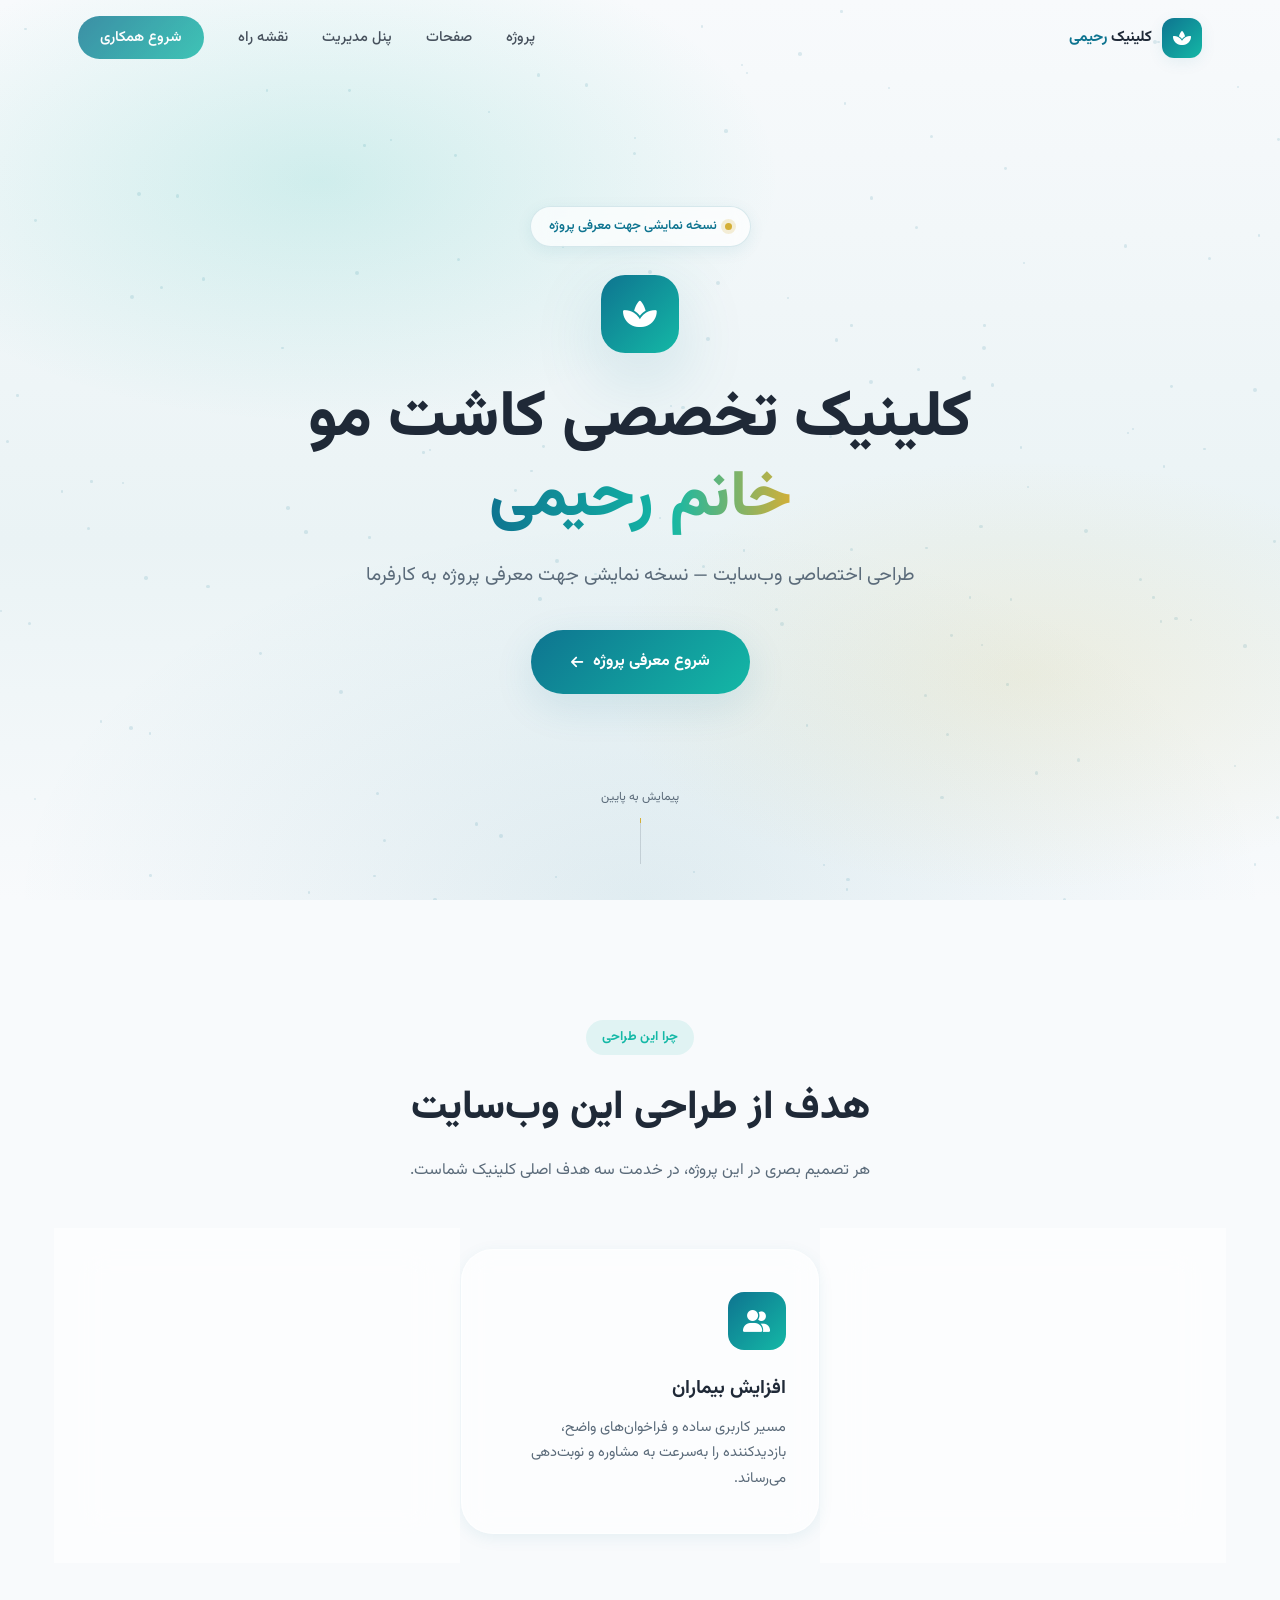
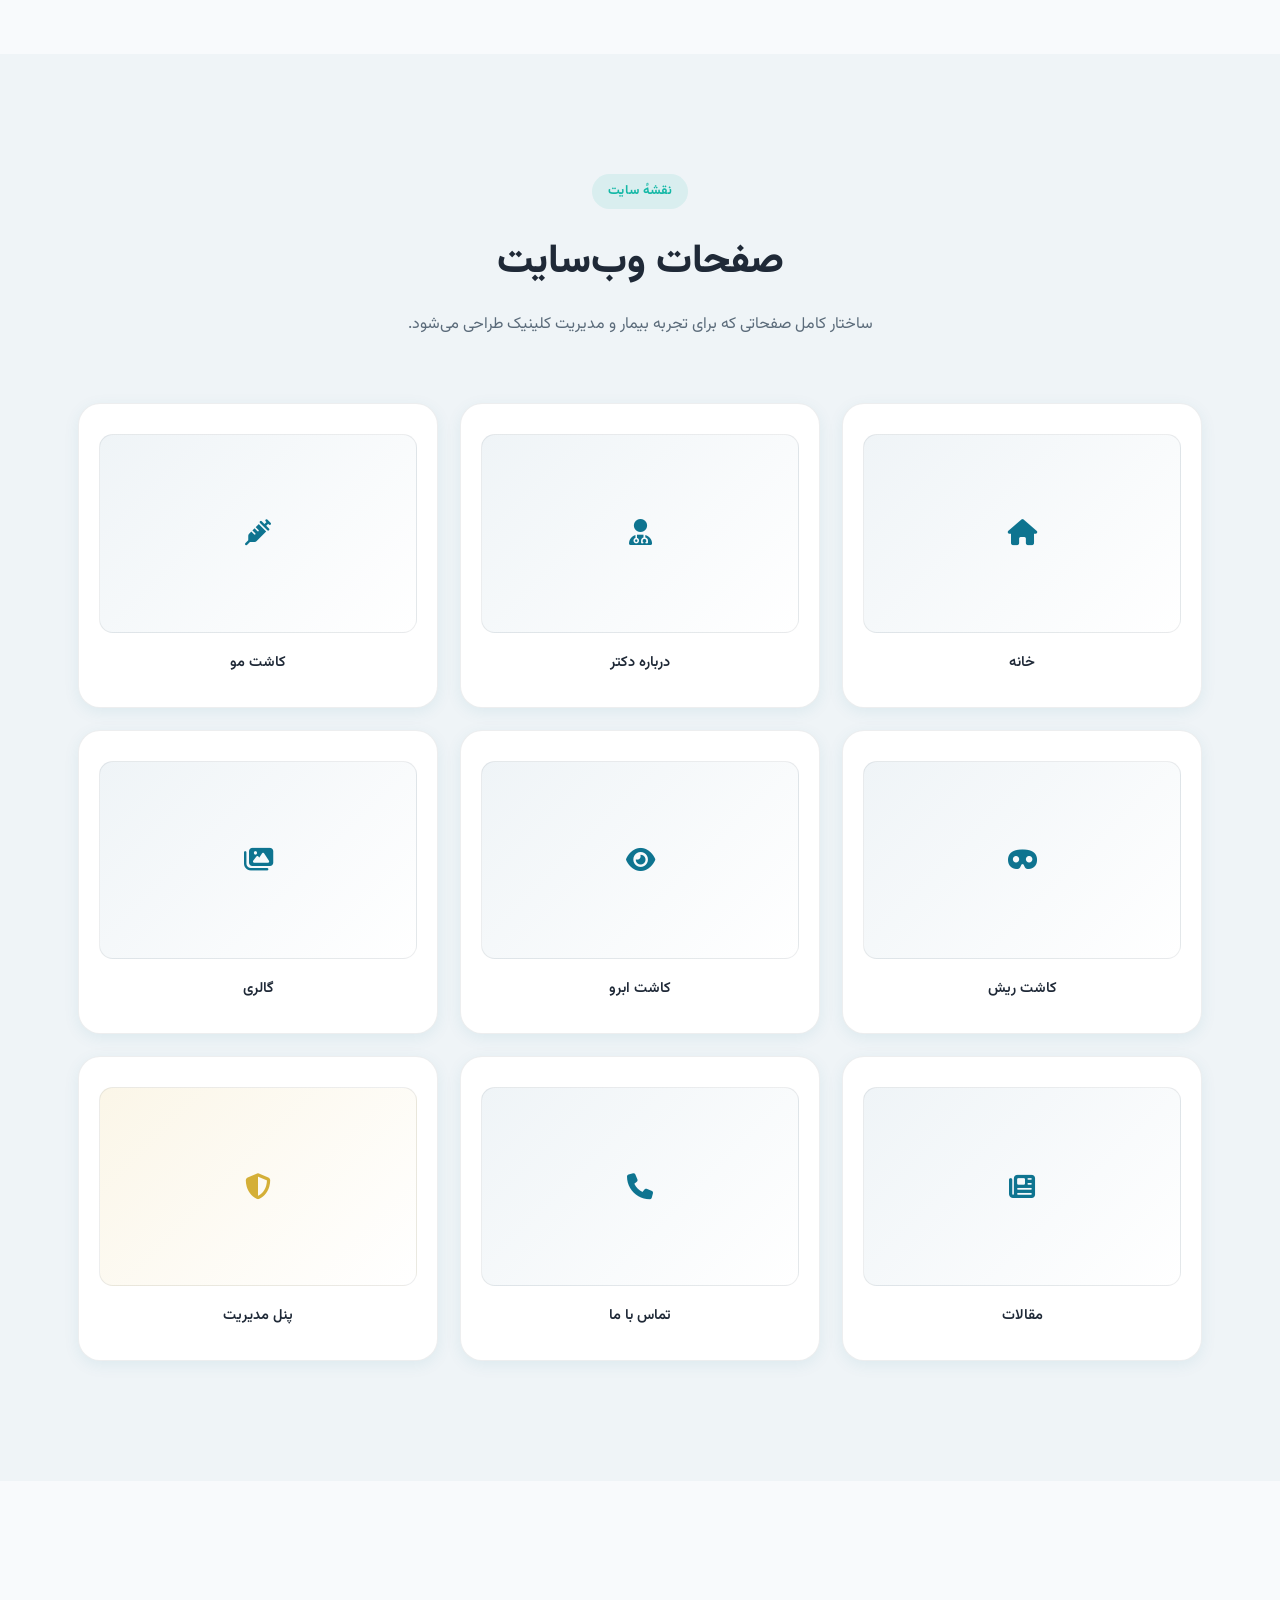
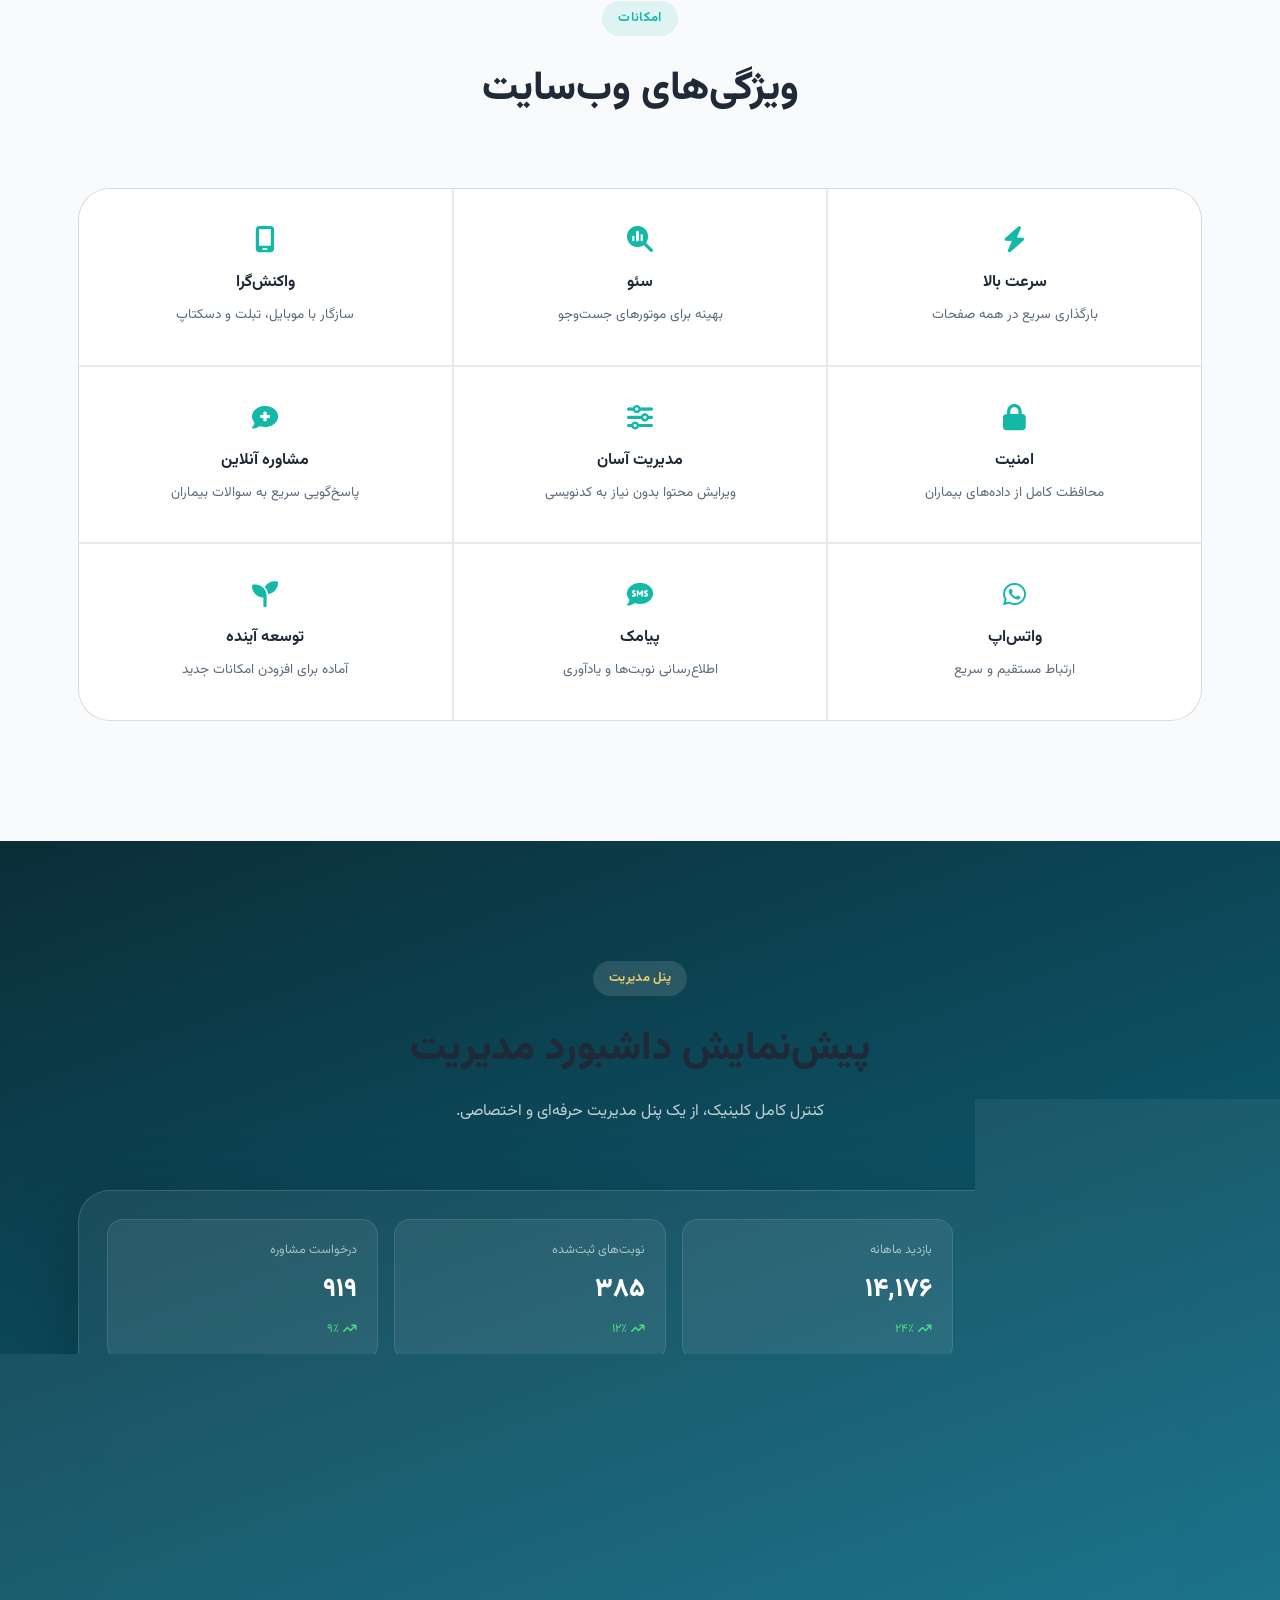
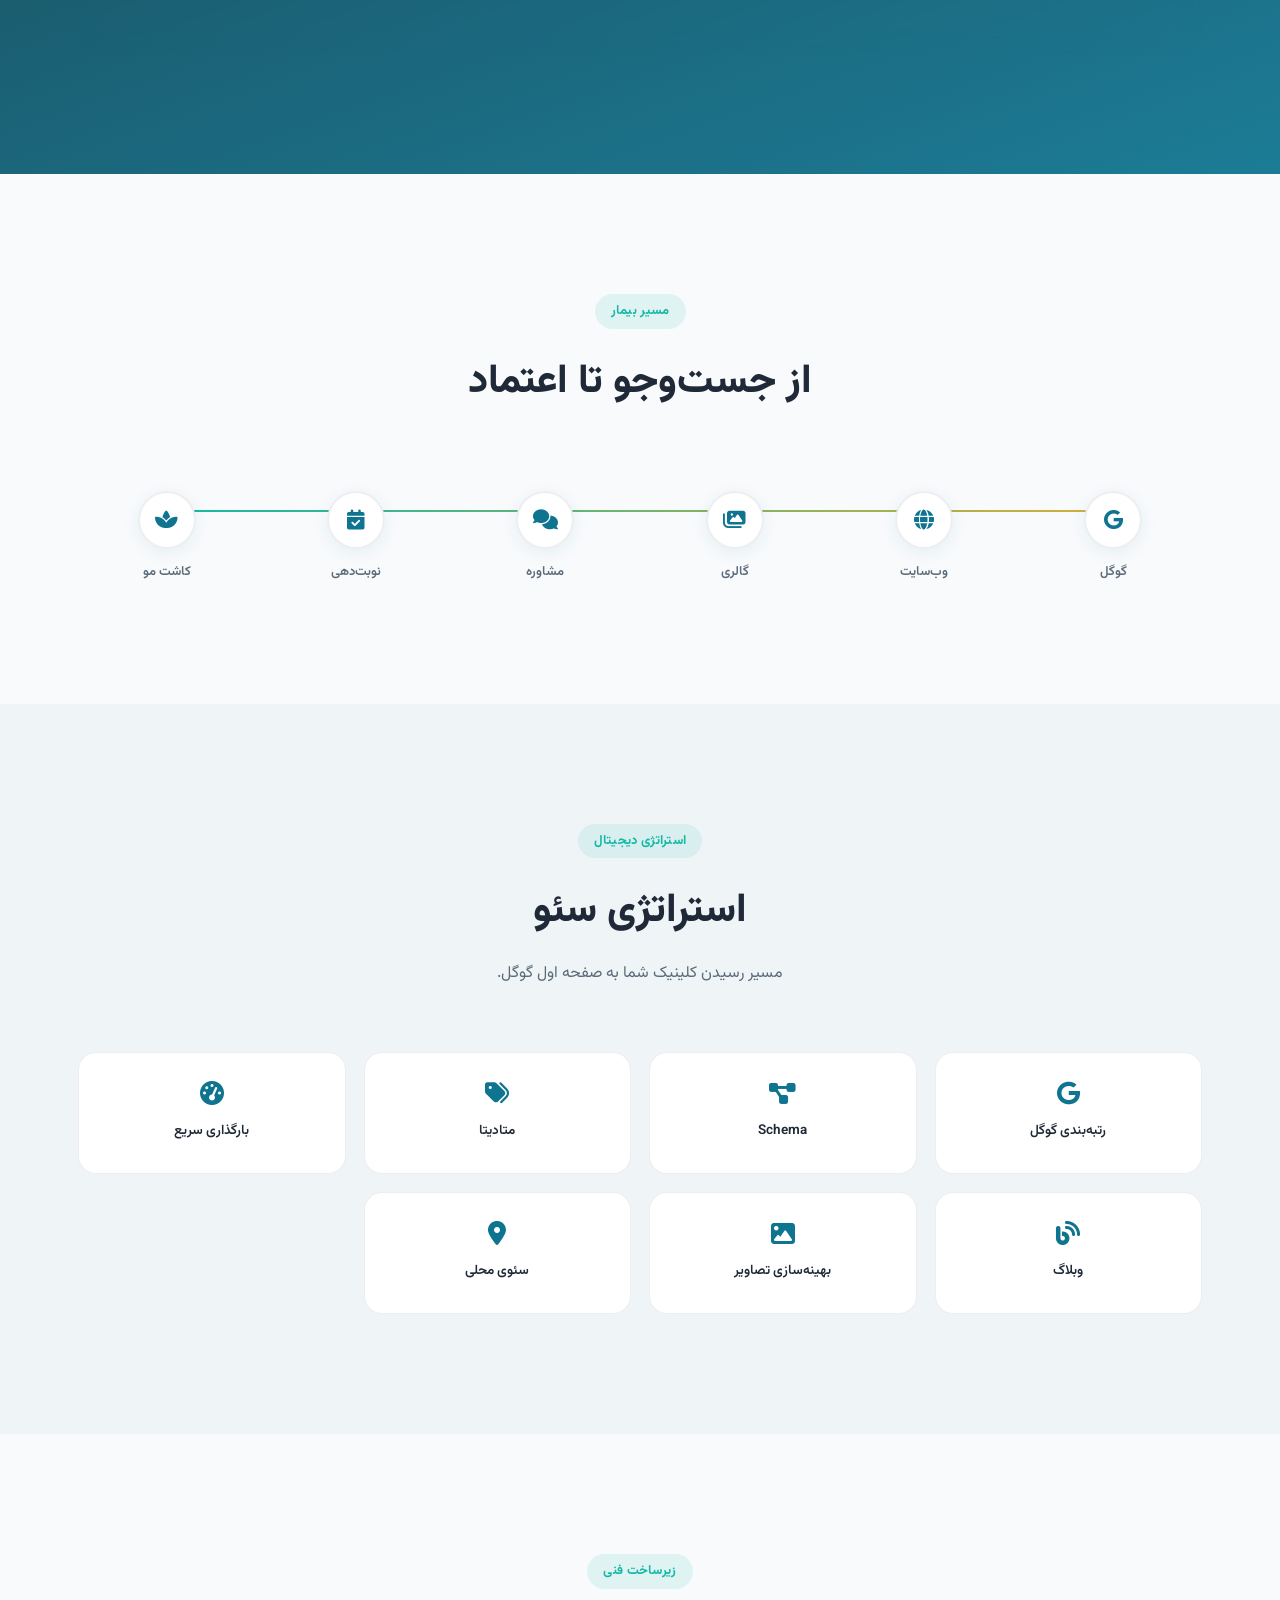
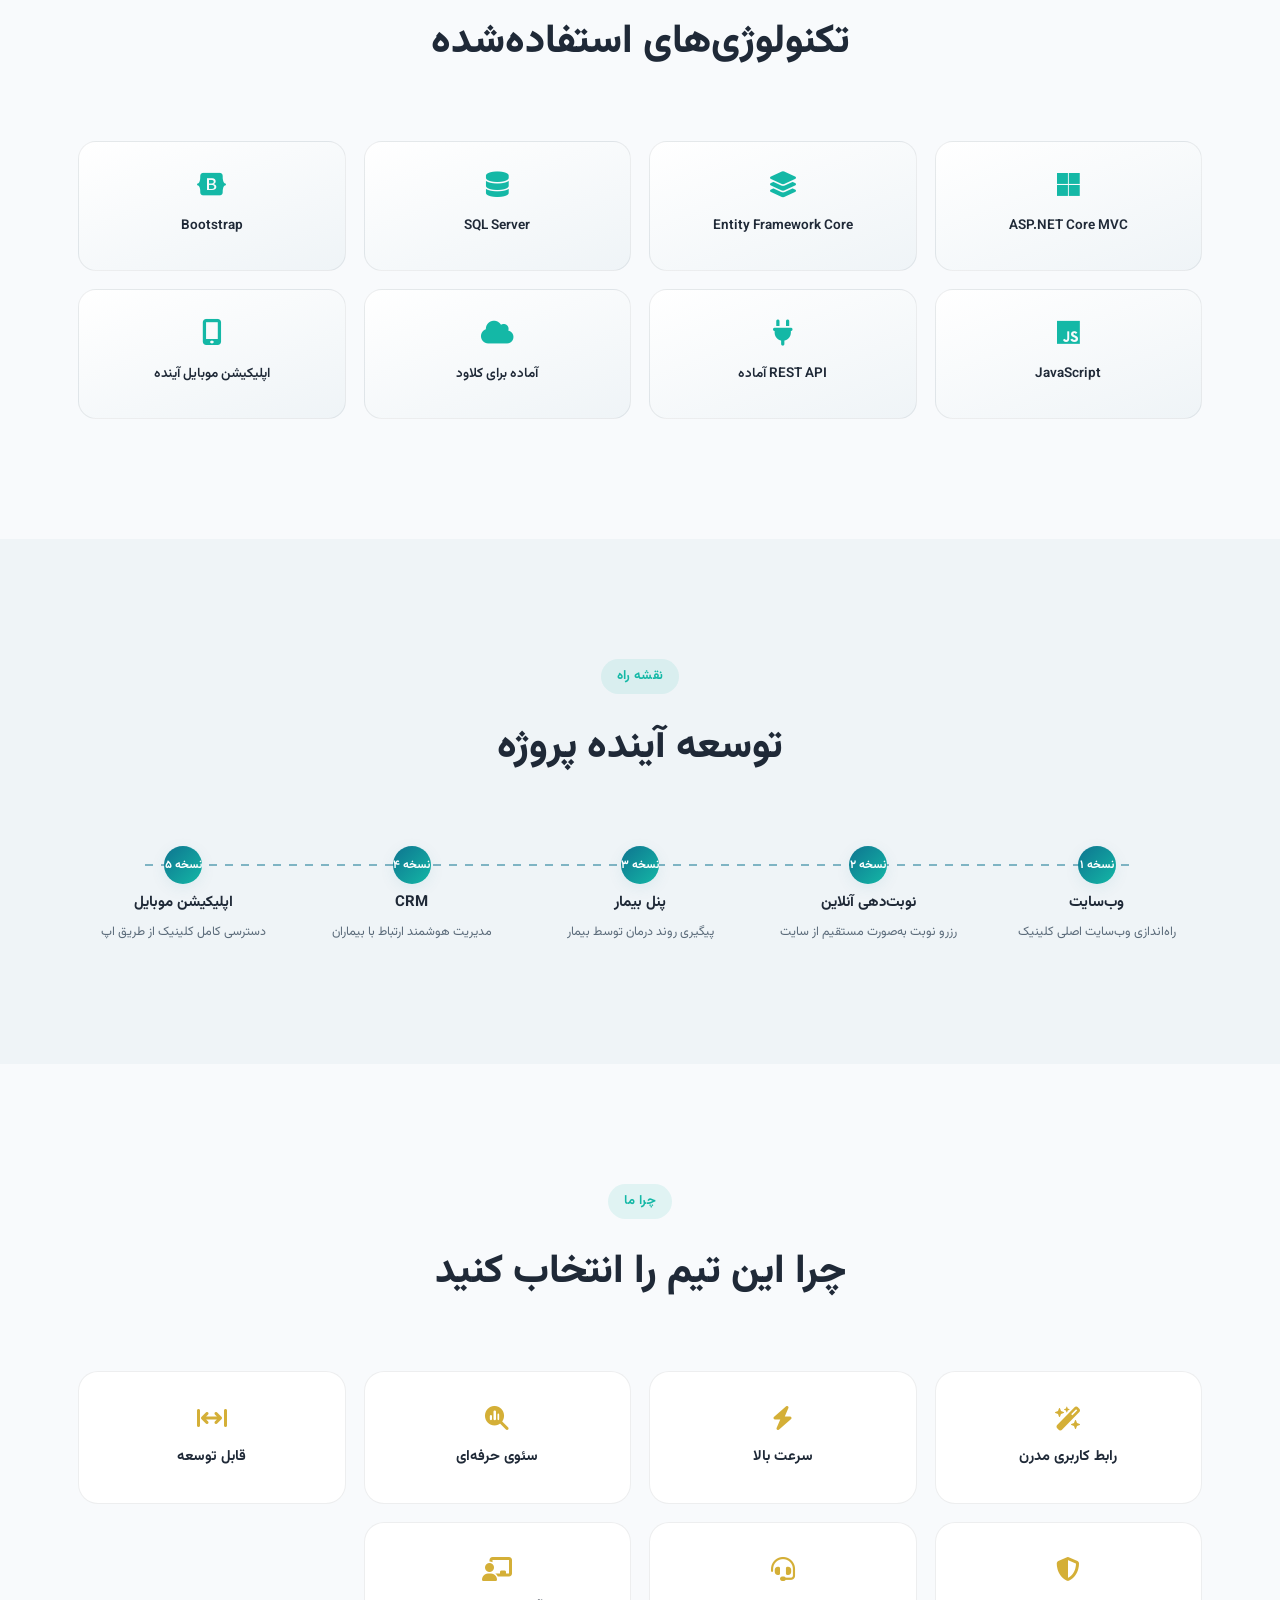
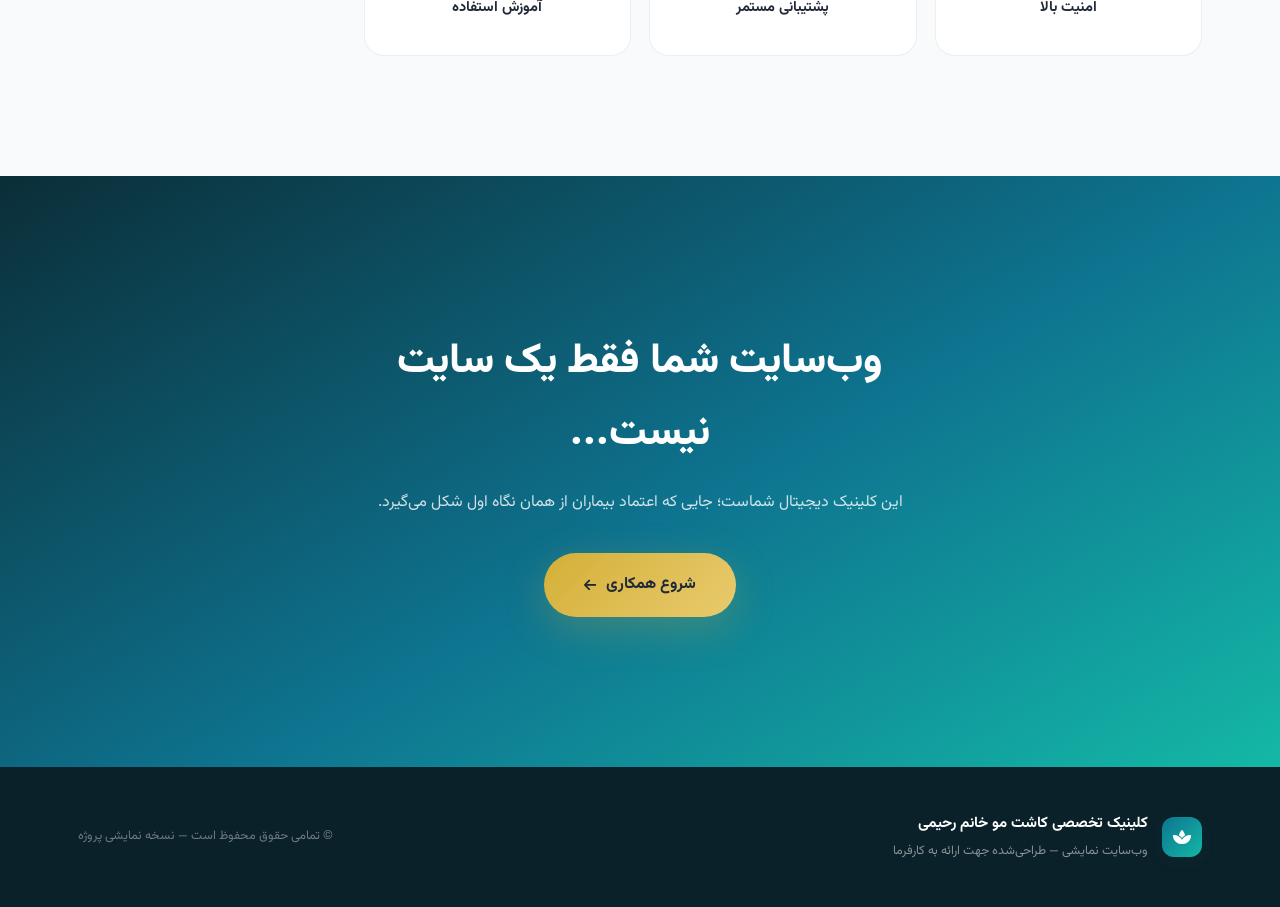
==== index.html @ 43cad7cb "Rename index-1.html to index.html" ====
<!DOCTYPE html>
<html lang="fa" dir="rtl">
<head>
<meta charset="UTF-8">
<meta name="viewport" content="width=device-width, initial-scale=1.0">
<title>کلینیک تخصصی کاشت مو خانم رحیمی | نسخه نمایشی پروژه</title>
<meta name="description" content="نسخه نمایشی طراحی وب‌سایت اختصاصی کلینیک تخصصی کاشت موی خانم رحیمی — معرفی ساختار، امکانات و استراتژی دیجیتال پروژه.">
<meta name="robots" content="noindex, nofollow">

<link rel="preconnect" href="https://fonts.googleapis.com">
<link rel="preconnect" href="https://fonts.gstatic.com" crossorigin>
<link href="https://fonts.googleapis.com/css2?family=Vazirmatn:wght@300;400;500;600;700;800;900&display=swap" rel="stylesheet">
<link rel="stylesheet" href="https://cdnjs.cloudflare.com/ajax/libs/font-awesome/6.5.1/css/all.min.css">

<link rel="stylesheet" href="style.css">
</head>
<body>

<div class="progress-bar" id="progressBar"></div>

<div class="cursor-glow" id="cursorGlow"></div>

<!-- ============ NAV ============ -->
<nav class="nav" id="mainNav">
  <div class="nav-inner">
    <div class="nav-logo">
      <span class="nav-logo-mark"><i class="fa-solid fa-spa"></i></span>
      <span class="nav-logo-text">کلینیک <strong>رحیمی</strong></span>
    </div>
    <button class="nav-toggle" id="navToggle" aria-label="باز کردن منو">
      <span></span><span></span><span></span>
    </button>
    <ul class="nav-links" id="navLinks">
      <li><a href="#about">پروژه</a></li>
      <li><a href="#pages">صفحات</a></li>
      <li><a href="#dashboard">پنل مدیریت</a></li>
      <li><a href="#roadmap">نقشه راه</a></li>
      <li><a href="#contact" class="nav-cta">شروع همکاری</a></li>
    </ul>
  </div>
</nav>

<!-- ============ SECTION 1 : HERO ============ -->
<header class="hero" id="hero">
  <div class="hero-bg">
    <div class="follicle-field" id="follicleField"></div>
    <div class="hero-gradient"></div>
  </div>

  <div class="hero-content">
    <div class="hero-badge" data-reveal>
      <span class="dot"></span> نسخه نمایشی جهت معرفی پروژه
    </div>
    <div class="hero-logo" data-reveal>
      <i class="fa-solid fa-spa"></i>
    </div>
    <h1 class="hero-title" data-reveal>
      کلینیک تخصصی کاشت مو<br><span>خانم رحیمی</span>
    </h1>
    <p class="hero-subtitle" data-reveal>
      طراحی اختصاصی وب‌سایت — نسخه نمایشی جهت معرفی پروژه به کارفرما
    </p>
    <a href="#about" class="btn btn-primary btn-large" data-reveal>
      شروع معرفی پروژه
      <i class="fa-solid fa-arrow-left"></i>
    </a>
  </div>

  <div class="scroll-indicator">
    <span>پیمایش به پایین</span>
    <div class="scroll-line"><div class="scroll-dot"></div></div>
  </div>
</header>

<!-- ============ SECTION 2 : ABOUT PROJECT ============ -->
<section class="section" id="about">
  <div class="container">
    <div class="section-head" data-aos>
      <span class="eyebrow">چرا این طراحی</span>
      <h2>هدف از طراحی این وب‌سایت</h2>
      <p class="section-desc">هر تصمیم بصری در این پروژه، در خدمت سه هدف اصلی کلینیک شماست.</p>
    </div>

    <div class="glass-grid">
      <div class="glass-card" data-aos>
        <div class="glass-icon"><i class="fa-solid fa-handshake-angle"></i></div>
        <h3>افزایش اعتماد</h3>
        <p>طراحی حرفه‌ای، محتوای شفاف و تجربه‌ای آرام، حس اطمینان را از همان نگاه اول به بیمار منتقل می‌کند.</p>
      </div>
      <div class="glass-card" data-aos>
        <div class="glass-icon"><i class="fa-solid fa-user-group"></i></div>
        <h3>افزایش بیماران</h3>
        <p>مسیر کاربری ساده و فراخوان‌های واضح، بازدیدکننده را به‌سرعت به مشاوره و نوبت‌دهی می‌رساند.</p>
      </div>
      <div class="glass-card" data-aos>
        <div class="glass-icon"><i class="fa-solid fa-gem"></i></div>
        <h3>برندسازی حرفه‌ای</h3>
        <p>هویت بصری لوکس و منسجم، کلینیک شما را در ذهن مخاطب در جایگاه یک مرجع تخصصی می‌نشاند.</p>
      </div>
    </div>
  </div>
</section>

<!-- ============ SECTION 3 : WEBSITE PAGES ============ -->
<section class="section section-alt" id="pages">
  <div class="container">
    <div class="section-head" data-aos>
      <span class="eyebrow">نقشهٔ سایت</span>
      <h2>صفحات وب‌سایت</h2>
      <p class="section-desc">ساختار کامل صفحاتی که برای تجربه بیمار و مدیریت کلینیک طراحی می‌شود.</p>
    </div>

    <div class="pages-grid">
      <div class="page-card" data-aos><div class="mockup"><i class="fa-solid fa-house"></i></div><span>خانه</span></div>
      <div class="page-card" data-aos><div class="mockup"><i class="fa-solid fa-user-doctor"></i></div><span>درباره دکتر</span></div>
      <div class="page-card" data-aos><div class="mockup"><i class="fa-solid fa-syringe"></i></div><span>کاشت مو</span></div>
      <div class="page-card" data-aos><div class="mockup"><i class="fa-solid fa-mask"></i></div><span>کاشت ریش</span></div>
      <div class="page-card" data-aos><div class="mockup"><i class="fa-solid fa-eye"></i></div><span>کاشت ابرو</span></div>
      <div class="page-card" data-aos><div class="mockup"><i class="fa-solid fa-images"></i></div><span>گالری</span></div>
      <div class="page-card" data-aos><div class="mockup"><i class="fa-solid fa-newspaper"></i></div><span>مقالات</span></div>
      <div class="page-card" data-aos><div class="mockup"><i class="fa-solid fa-phone"></i></div><span>تماس با ما</span></div>
      <div class="page-card page-card-admin" data-aos><div class="mockup"><i class="fa-solid fa-shield-halved"></i></div><span>پنل مدیریت</span></div>
    </div>
  </div>
</section>

<!-- ============ SECTION 4 : FEATURES ============ -->
<section class="section" id="features">
  <div class="container">
    <div class="section-head" data-aos>
      <span class="eyebrow">امکانات</span>
      <h2>ویژگی‌های وب‌سایت</h2>
    </div>

    <div class="features-grid">
      <div class="feature-item" data-aos><i class="fa-solid fa-bolt"></i><h4>سرعت بالا</h4><p>بارگذاری سریع در همه صفحات</p></div>
      <div class="feature-item" data-aos><i class="fa-solid fa-magnifying-glass-chart"></i><h4>سئو</h4><p>بهینه برای موتورهای جست‌وجو</p></div>
      <div class="feature-item" data-aos><i class="fa-solid fa-mobile-screen"></i><h4>واکنش‌گرا</h4><p>سازگار با موبایل، تبلت و دسکتاپ</p></div>
      <div class="feature-item" data-aos><i class="fa-solid fa-lock"></i><h4>امنیت</h4><p>محافظت کامل از داده‌های بیماران</p></div>
      <div class="feature-item" data-aos><i class="fa-solid fa-sliders"></i><h4>مدیریت آسان</h4><p>ویرایش محتوا بدون نیاز به کدنویسی</p></div>
      <div class="feature-item" data-aos><i class="fa-solid fa-comment-medical"></i><h4>مشاوره آنلاین</h4><p>پاسخ‌گویی سریع به سوالات بیماران</p></div>
      <div class="feature-item" data-aos><i class="fa-brands fa-whatsapp"></i><h4>واتس‌اپ</h4><p>ارتباط مستقیم و سریع</p></div>
      <div class="feature-item" data-aos><i class="fa-solid fa-comment-sms"></i><h4>پیامک</h4><p>اطلاع‌رسانی نوبت‌ها و یادآوری</p></div>
      <div class="feature-item" data-aos><i class="fa-solid fa-seedling"></i><h4>توسعه آینده</h4><p>آماده برای افزودن امکانات جدید</p></div>
    </div>
  </div>
</section>

<!-- ============ SECTION 5 : ADMIN DASHBOARD PREVIEW ============ -->
<section class="section section-dark" id="dashboard">
  <div class="container">
    <div class="section-head" data-aos>
      <span class="eyebrow light">پنل مدیریت</span>
      <h2 class="light-title">پیش‌نمایش داشبورد مدیریت</h2>
      <p class="section-desc light-desc">کنترل کامل کلینیک، از یک پنل مدیریت حرفه‌ای و اختصاصی.</p>
    </div>

    <div class="dashboard-mock" data-aos>
      <div class="dash-sidebar">
        <div class="dash-logo"><i class="fa-solid fa-spa"></i> رحیمی</div>
        <ul>
          <li class="active"><i class="fa-solid fa-gauge"></i> آمار کلی</li>
          <li><i class="fa-solid fa-calendar-check"></i> نوبت‌ها</li>
          <li><i class="fa-solid fa-users"></i> بیماران</li>
          <li><i class="fa-solid fa-image"></i> مدیریت گالری</li>
          <li><i class="fa-solid fa-pen-nib"></i> مقالات</li>
          <li><i class="fa-solid fa-envelope-open-text"></i> پیام‌ها</li>
        </ul>
      </div>

      <div class="dash-main">
        <div class="dash-stats">
          <div class="dash-stat-card">
            <span class="stat-label">بازدید ماهانه</span>
            <span class="stat-value" data-count="14200">۰</span>
            <span class="stat-trend up"><i class="fa-solid fa-arrow-trend-up"></i> ۲۴٪</span>
          </div>
          <div class="dash-stat-card">
            <span class="stat-label">نوبت‌های ثبت‌شده</span>
            <span class="stat-value" data-count="386">۰</span>
            <span class="stat-trend up"><i class="fa-solid fa-arrow-trend-up"></i> ۱۲٪</span>
          </div>
          <div class="dash-stat-card">
            <span class="stat-label">درخواست مشاوره</span>
            <span class="stat-value" data-count="921">۰</span>
            <span class="stat-trend up"><i class="fa-solid fa-arrow-trend-up"></i> ۹٪</span>
          </div>
        </div>

        <div class="dash-panels">
          <div class="dash-chart-card">
            <div class="dash-card-head">
              <span>روند بازدید هفتگی</span>
            </div>
            <svg class="chart-svg" viewBox="0 0 320 120" preserveAspectRatio="none">
              <polyline class="chart-line" points="0,90 40,70 80,78 120,45 160,55 200,30 240,40 280,15 320,25" />
              <polygon class="chart-area" points="0,90 40,70 80,78 120,45 160,55 200,30 240,40 280,15 320,25 320,120 0,120" />
            </svg>
          </div>

          <div class="dash-table-card">
            <div class="dash-card-head"><span>آخرین درخواست بیماران</span></div>
            <table class="dash-table">
              <tbody>
                <tr><td>سارا احمدی</td><td>کاشت مو</td><td><span class="badge badge-wait">در انتظار</span></td></tr>
                <tr><td>مریم قاسمی</td><td>کاشت ابرو</td><td><span class="badge badge-ok">تایید شده</span></td></tr>
                <tr><td>نگار صادقی</td><td>مشاوره</td><td><span class="badge badge-wait">در انتظار</span></td></tr>
                <tr><td>الهام کریمی</td><td>کاشت ریش</td><td><span class="badge badge-ok">تایید شده</span></td></tr>
              </tbody>
            </table>
          </div>
        </div>
      </div>
    </div>
  </div>
</section>

<!-- ============ SECTION 6 : PATIENT JOURNEY ============ -->
<section class="section" id="journey">
  <div class="container">
    <div class="section-head" data-aos>
      <span class="eyebrow">مسیر بیمار</span>
      <h2>از جست‌وجو تا اعتماد</h2>
    </div>

    <div class="journey-track" data-aos>
      <div class="journey-line"><div class="journey-line-fill" id="journeyFill"></div></div>
      <div class="journey-step"><div class="journey-icon"><i class="fa-brands fa-google"></i></div><span>گوگل</span></div>
      <div class="journey-step"><div class="journey-icon"><i class="fa-solid fa-globe"></i></div><span>وب‌سایت</span></div>
      <div class="journey-step"><div class="journey-icon"><i class="fa-solid fa-images"></i></div><span>گالری</span></div>
      <div class="journey-step"><div class="journey-icon"><i class="fa-solid fa-comments"></i></div><span>مشاوره</span></div>
      <div class="journey-step"><div class="journey-icon"><i class="fa-solid fa-calendar-check"></i></div><span>نوبت‌دهی</span></div>
      <div class="journey-step"><div class="journey-icon"><i class="fa-solid fa-spa"></i></div><span>کاشت مو</span></div>
    </div>
  </div>
</section>

<!-- ============ SECTION 7 : SEO STRATEGY ============ -->
<section class="section section-alt" id="seo">
  <div class="container">
    <div class="section-head" data-aos>
      <span class="eyebrow">استراتژی دیجیتال</span>
      <h2>استراتژی سئو</h2>
      <p class="section-desc">مسیر رسیدن کلینیک شما به صفحه اول گوگل.</p>
    </div>

    <div class="seo-grid">
      <div class="seo-item" data-aos><i class="fa-brands fa-google"></i><span>رتبه‌بندی گوگل</span></div>
      <div class="seo-item" data-aos><i class="fa-solid fa-diagram-project"></i><span>Schema</span></div>
      <div class="seo-item" data-aos><i class="fa-solid fa-tags"></i><span>متادیتا</span></div>
      <div class="seo-item" data-aos><i class="fa-solid fa-gauge-high"></i><span>بارگذاری سریع</span></div>
      <div class="seo-item" data-aos><i class="fa-solid fa-blog"></i><span>وبلاگ</span></div>
      <div class="seo-item" data-aos><i class="fa-solid fa-image"></i><span>بهینه‌سازی تصاویر</span></div>
      <div class="seo-item" data-aos><i class="fa-solid fa-location-dot"></i><span>سئوی محلی</span></div>
    </div>
  </div>
</section>

<!-- ============ SECTION 8 : TECHNOLOGY STACK ============ -->
<section class="section" id="stack">
  <div class="container">
    <div class="section-head" data-aos>
      <span class="eyebrow">زیرساخت فنی</span>
      <h2>تکنولوژی‌های استفاده‌شده</h2>
    </div>

    <div class="stack-grid">
      <div class="stack-card" data-aos><i class="fa-brands fa-microsoft"></i><span>ASP.NET Core MVC</span></div>
      <div class="stack-card" data-aos><i class="fa-solid fa-layer-group"></i><span>Entity Framework Core</span></div>
      <div class="stack-card" data-aos><i class="fa-solid fa-database"></i><span>SQL Server</span></div>
      <div class="stack-card" data-aos><i class="fa-brands fa-bootstrap"></i><span>Bootstrap</span></div>
      <div class="stack-card" data-aos><i class="fa-brands fa-js"></i><span>JavaScript</span></div>
      <div class="stack-card" data-aos><i class="fa-solid fa-plug"></i><span>REST API آماده</span></div>
      <div class="stack-card" data-aos><i class="fa-solid fa-cloud"></i><span>آماده برای کلاود</span></div>
      <div class="stack-card" data-aos><i class="fa-solid fa-mobile-screen-button"></i><span>اپلیکیشن موبایل آینده</span></div>
    </div>
  </div>
</section>

<!-- ============ SECTION 9 : FUTURE ROADMAP ============ -->
<section class="section section-alt" id="roadmap">
  <div class="container">
    <div class="section-head" data-aos>
      <span class="eyebrow">نقشه راه</span>
      <h2>توسعه آینده پروژه</h2>
    </div>

    <div class="roadmap-track" data-aos>
      <div class="roadmap-line"></div>
      <div class="roadmap-item">
        <div class="roadmap-badge">نسخه ۱</div>
        <h4>وب‌سایت</h4>
        <p>راه‌اندازی وب‌سایت اصلی کلینیک</p>
      </div>
      <div class="roadmap-item">
        <div class="roadmap-badge">نسخه ۲</div>
        <h4>نوبت‌دهی آنلاین</h4>
        <p>رزرو نوبت به‌صورت مستقیم از سایت</p>
      </div>
      <div class="roadmap-item">
        <div class="roadmap-badge">نسخه ۳</div>
        <h4>پنل بیمار</h4>
        <p>پیگیری روند درمان توسط بیمار</p>
      </div>
      <div class="roadmap-item">
        <div class="roadmap-badge">نسخه ۴</div>
        <h4>CRM</h4>
        <p>مدیریت هوشمند ارتباط با بیماران</p>
      </div>
      <div class="roadmap-item">
        <div class="roadmap-badge">نسخه ۵</div>
        <h4>اپلیکیشن موبایل</h4>
        <p>دسترسی کامل کلینیک از طریق اپ</p>
      </div>
    </div>
  </div>
</section>

<!-- ============ SECTION 10 : WHY CHOOSE US ============ -->
<section class="section" id="why">
  <div class="container">
    <div class="section-head" data-aos>
      <span class="eyebrow">چرا ما</span>
      <h2>چرا این تیم را انتخاب کنید</h2>
    </div>

    <div class="why-grid">
      <div class="why-card" data-aos><i class="fa-solid fa-wand-magic-sparkles"></i><h4>رابط کاربری مدرن</h4></div>
      <div class="why-card" data-aos><i class="fa-solid fa-bolt"></i><h4>سرعت بالا</h4></div>
      <div class="why-card" data-aos><i class="fa-solid fa-magnifying-glass-chart"></i><h4>سئوی حرفه‌ای</h4></div>
      <div class="why-card" data-aos><i class="fa-solid fa-arrows-left-right-to-line"></i><h4>قابل توسعه</h4></div>
      <div class="why-card" data-aos><i class="fa-solid fa-shield-halved"></i><h4>امنیت بالا</h4></div>
      <div class="why-card" data-aos><i class="fa-solid fa-headset"></i><h4>پشتیبانی مستمر</h4></div>
      <div class="why-card" data-aos><i class="fa-solid fa-chalkboard-user"></i><h4>آموزش استفاده</h4></div>
    </div>
  </div>
</section>

<!-- ============ LAST SECTION : LUXURY CTA ============ -->
<section class="cta-section" id="contact">
  <div class="cta-particles" id="ctaParticles"></div>
  <div class="cta-content" data-aos>
    <h2>وب‌سایت شما فقط یک سایت نیست...</h2>
    <p>این کلینیک دیجیتال شماست؛ جایی که اعتماد بیماران از همان نگاه اول شکل می‌گیرد.</p>
    <a href="#" class="btn btn-gold btn-large">
      شروع همکاری
      <i class="fa-solid fa-arrow-left"></i>
    </a>
  </div>
</section>

<!-- ============ FOOTER ============ -->
<footer class="footer">
  <div class="container footer-inner">
    <div class="footer-brand">
      <span class="nav-logo-mark"><i class="fa-solid fa-spa"></i></span>
      <div>
        <strong>کلینیک تخصصی کاشت مو خانم رحیمی</strong>
        <p>وب‌سایت نمایشی — طراحی‌شده جهت ارائه به کارفرما</p>
      </div>
    </div>
    <p class="footer-copy">© تمامی حقوق محفوظ است — نسخه نمایشی پروژه</p>
  </div>
</footer>

<script src="script.js"></script>
</body>
</html>
---- style.css ----
/* =========================================================
   RAHIMI HAIR CLINIC — PRESENTATION WEBSITE
   ========================================================= */

:root{
  --primary: #0E7490;
  --primary-light: #22A6C4;
  --secondary: #14B8A6;
  --accent: #D4AF37;
  --accent-light: #E8CB6E;
  --bg: #F8FAFC;
  --bg-alt: #EFF4F7;
  --dark: #1F2937;
  --white: #FFFFFF;

  --text-muted: #5B6B7A;
  --border: rgba(31,41,55,0.08);

  --shadow-sm: 0 4px 16px rgba(14,116,144,0.08);
  --shadow-md: 0 12px 40px rgba(14,116,144,0.12);
  --shadow-lg: 0 24px 70px rgba(14,116,144,0.16);
  --shadow-gold: 0 12px 40px rgba(212,175,55,0.25);

  --radius-sm: 14px;
  --radius-md: 22px;
  --radius-lg: 32px;

  --ease: cubic-bezier(.16,.84,.44,1);
  --font: 'Vazirmatn', sans-serif;
}

*{ margin:0; padding:0; box-sizing:border-box; }

html{ scroll-behavior:smooth; }

body{
  font-family:var(--font);
  background:var(--bg);
  color:var(--dark);
  overflow-x:hidden;
  line-height:1.75;
}

img{ max-width:100%; display:block; }
a{ text-decoration:none; color:inherit; }
ul{ list-style:none; }
button{ font-family:var(--font); border:none; background:none; cursor:pointer; }

.container{
  width:100%;
  max-width:1180px;
  margin:0 auto;
  padding:0 28px;
}

@media (prefers-reduced-motion: reduce){
  *{ animation-duration:0.01ms !important; animation-iteration-count:1 !important; transition-duration:0.01ms !important; scroll-behavior:auto !important; }
}

/* ---------- focus ---------- */
a:focus-visible, button:focus-visible{
  outline:2px solid var(--accent);
  outline-offset:3px;
  border-radius:6px;
}

/* ---------- progress bar ---------- */
.progress-bar{
  position:fixed; top:0; right:0; height:3px; width:0%;
  background:linear-gradient(90deg, var(--accent), var(--secondary));
  z-index:9999;
  transition:width 0.1s linear;
}

/* ---------- cursor glow (desktop only, subtle) ---------- */
.cursor-glow{
  position:fixed; width:420px; height:420px; border-radius:50%;
  pointer-events:none; z-index:0;
  background:radial-gradient(circle, rgba(14,116,144,0.06), transparent 70%);
  transform:translate(-50%,-50%);
  transition:opacity .3s;
  opacity:0;
}
@media (hover:hover){ .cursor-glow{ opacity:1; } }

/* =========================================================
   NAV
   ========================================================= */
.nav{
  position:fixed; top:0; inset-inline:0; z-index:1000;
  padding:18px 0;
  transition:all .35s var(--ease);
}
.nav.scrolled{
  background:rgba(248,250,252,0.82);
  backdrop-filter:blur(16px) saturate(160%);
  -webkit-backdrop-filter:blur(16px) saturate(160%);
  box-shadow:0 4px 24px rgba(14,116,144,0.08);
  padding:12px 0;
}
.nav-inner{
  max-width:1180px; margin:0 auto; padding:0 28px;
  display:flex; align-items:center; justify-content:space-between;
}
.nav-logo{ display:flex; align-items:center; gap:10px; font-weight:700; }
.nav-logo-mark{
  width:40px; height:40px; border-radius:12px;
  display:flex; align-items:center; justify-content:center;
  background:linear-gradient(135deg, var(--primary), var(--secondary));
  color:#fff; font-size:16px;
  box-shadow:var(--shadow-sm);
}
.nav-logo-text{ font-size:15px; color:var(--dark); }
.nav-logo-text strong{ color:var(--primary); }

.nav-links{ display:flex; align-items:center; gap:34px; }
.nav-links a{
  font-size:14.5px; font-weight:500; color:var(--dark); opacity:.8;
  position:relative; transition:opacity .25s;
}
.nav-links a:hover{ opacity:1; color:var(--primary); }
.nav-links a::after{
  content:''; position:absolute; right:0; bottom:-6px; width:0; height:2px;
  background:var(--accent); transition:width .3s var(--ease);
}
.nav-links a:hover::after{ width:100%; }

.nav-cta{
  background:linear-gradient(135deg, var(--primary), var(--secondary)) !important;
  color:#fff !important; padding:10px 22px; border-radius:100px;
  font-weight:600 !important;
}
.nav-cta::after{ display:none; }

.nav-toggle{ display:none; flex-direction:column; gap:5px; width:26px; }
.nav-toggle span{ height:2px; background:var(--dark); border-radius:2px; transition:.3s; }

/* =========================================================
   HERO
   ========================================================= */
.hero{
  position:relative; min-height:100vh;
  display:flex; align-items:center; justify-content:center;
  overflow:hidden;
  background:linear-gradient(180deg, #F8FAFC 0%, #EAF3F5 60%, #F8FAFC 100%);
}

.hero-bg{ position:absolute; inset:0; z-index:0; }

.follicle-field{ position:absolute; inset:0; opacity:.5; }
.follicle-field span{
  position:absolute; width:3px; height:3px; border-radius:50%;
  background:var(--primary); opacity:.25;
}

.hero-gradient{
  position:absolute; inset:0;
  background:
    radial-gradient(ellipse 60% 45% at 25% 20%, rgba(20,184,166,0.16), transparent 60%),
    radial-gradient(ellipse 55% 40% at 80% 75%, rgba(212,175,55,0.12), transparent 60%),
    radial-gradient(ellipse 70% 60% at 50% 100%, rgba(14,116,144,0.10), transparent 70%);
}

.hero-content{
  position:relative; z-index:2; text-align:center;
  max-width:780px; padding:0 24px;
}

.hero-badge{
  display:inline-flex; align-items:center; gap:8px;
  padding:8px 18px; border-radius:100px;
  background:rgba(255,255,255,0.7);
  backdrop-filter:blur(10px);
  border:1px solid rgba(14,116,144,0.15);
  font-size:13px; font-weight:600; color:var(--primary);
  box-shadow:var(--shadow-sm);
  margin-bottom:28px;
}
.hero-badge .dot{
  width:7px; height:7px; border-radius:50%; background:var(--accent);
  box-shadow:0 0 0 4px rgba(212,175,55,0.2);
  animation:pulse 2s infinite;
}
@keyframes pulse{ 0%,100%{ transform:scale(1); } 50%{ transform:scale(1.3); } }

.hero-logo{
  width:78px; height:78px; margin:0 auto 26px;
  border-radius:24px; display:flex; align-items:center; justify-content:center;
  background:linear-gradient(135deg, var(--primary), var(--secondary));
  color:#fff; font-size:30px;
  box-shadow:var(--shadow-lg);
  animation:float 5s ease-in-out infinite;
}
@keyframes float{ 0%,100%{ transform:translateY(0);} 50%{ transform:translateY(-10px);} }

.hero-title{
  font-size:clamp(2.2rem, 5.4vw, 4rem);
  font-weight:800; line-height:1.25; color:var(--dark);
  margin-bottom:20px;
}
.hero-title span{
  background:linear-gradient(90deg, var(--primary), var(--secondary) 60%, var(--accent));
  -webkit-background-clip:text; background-clip:text; color:transparent;
}

.hero-subtitle{
  font-size:clamp(1rem,2vw,1.2rem);
  color:var(--text-muted); margin-bottom:38px; font-weight:400;
}

.btn{
  display:inline-flex; align-items:center; gap:10px;
  padding:15px 34px; border-radius:100px;
  font-weight:700; font-size:15px; cursor:pointer;
  transition:transform .3s var(--ease), box-shadow .3s var(--ease);
}
.btn-large{ padding:18px 40px; font-size:16px; }
.btn i{ font-size:14px; transition:transform .3s var(--ease); }
.btn:hover i{ transform:translateX(-4px); }

.btn-primary{
  background:linear-gradient(135deg, var(--primary), var(--secondary));
  color:#fff; box-shadow:var(--shadow-md);
}
.btn-primary:hover{ transform:translateY(-3px); box-shadow:var(--shadow-lg); }

.btn-gold{
  background:linear-gradient(135deg, var(--accent), var(--accent-light));
  color:#1F2937; box-shadow:var(--shadow-gold);
}
.btn-gold:hover{ transform:translateY(-3px); box-shadow:0 20px 55px rgba(212,175,55,0.35); }

.scroll-indicator{
  position:absolute; bottom:36px; right:50%; transform:translateX(50%);
  display:flex; flex-direction:column; align-items:center; gap:10px;
  color:var(--text-muted); font-size:12px; z-index:2;
}
.scroll-line{ width:1px; height:46px; background:rgba(31,41,55,0.15); position:relative; overflow:hidden; }
.scroll-dot{
  width:5px; height:5px; border-radius:50%; background:var(--accent);
  position:absolute; right:-2px; top:0;
  animation:scrollDown 2s infinite;
}
@keyframes scrollDown{ 0%{ top:0; opacity:0;} 20%{opacity:1;} 100%{ top:100%; opacity:0;} }

/* =========================================================
   SECTION SHARED
   ========================================================= */
.section{ padding:120px 0; position:relative; }
.section-alt{ background:var(--bg-alt); }
.section-dark{
  background:linear-gradient(160deg, #0B2E38 0%, #0E7490 100%);
  color:#fff;
}

.section-head{ text-align:center; max-width:640px; margin:0 auto 64px; }
.eyebrow{
  display:inline-block; font-size:13px; font-weight:700; letter-spacing:.3px;
  color:var(--secondary); background:rgba(20,184,166,0.1);
  padding:6px 16px; border-radius:100px; margin-bottom:18px;
}
.eyebrow.light{ background:rgba(255,255,255,0.12); color:var(--accent-light); }

.section-head h2{
  font-size:clamp(1.7rem, 3.2vw, 2.5rem);
  font-weight:800; margin-bottom:14px; color:var(--dark);
}
.light-title{ color:#fff; }
.section-desc{ color:var(--text-muted); font-size:16px; }
.light-desc{ color:rgba(255,255,255,0.75); }

[data-aos]{
  opacity:0; transform:translateY(34px);
  transition:opacity .8s var(--ease), transform .8s var(--ease);
}
[data-aos].aos-in{ opacity:1; transform:translateY(0); }

[data-reveal]{ opacity:0; transform:translateY(24px); animation:reveal .9s var(--ease) forwards; }
[data-reveal]:nth-child(1){ animation-delay:.05s; }
[data-reveal]:nth-child(2){ animation-delay:.18s; }
[data-reveal]:nth-child(3){ animation-delay:.32s; }
[data-reveal]:nth-child(4){ animation-delay:.46s; }
@keyframes reveal{ to{ opacity:1; transform:translateY(0); } }

/* =========================================================
   SECTION 2 — GLASS CARDS
   ========================================================= */
.glass-grid{
  display:grid; grid-template-columns:repeat(3,1fr); gap:26px;
}
.glass-card{
  background:rgba(255,255,255,0.6);
  backdrop-filter:blur(14px); -webkit-backdrop-filter:blur(14px);
  border:1px solid rgba(255,255,255,0.6);
  border-radius:var(--radius-lg);
  padding:42px 32px;
  box-shadow:var(--shadow-sm);
  transition:transform .4s var(--ease), box-shadow .4s var(--ease);
}
.glass-card:hover{ transform:translateY(-8px); box-shadow:var(--shadow-md); }
.glass-icon{
  width:58px; height:58px; border-radius:16px;
  background:linear-gradient(135deg, var(--primary), var(--secondary));
  color:#fff; display:flex; align-items:center; justify-content:center;
  font-size:22px; margin-bottom:22px;
}
.glass-card h3{ font-size:19px; font-weight:700; margin-bottom:10px; }
.glass-card p{ color:var(--text-muted); font-size:14.5px; }

/* =========================================================
   SECTION 3 — PAGES GRID
   ========================================================= */
.pages-grid{
  display:grid; grid-template-columns:repeat(3,1fr); gap:22px;
}
.page-card{
  background:#fff; border-radius:var(--radius-md);
  padding:30px 20px; text-align:center;
  border:1px solid var(--border);
  box-shadow:var(--shadow-sm);
  transition:transform .35s var(--ease), box-shadow .35s var(--ease), border-color .35s;
}
.page-card:hover{
  transform:translateY(-6px) scale(1.02);
  box-shadow:var(--shadow-md);
  border-color:rgba(20,184,166,0.3);
}
.mockup{
  width:100%; aspect-ratio:16/10; border-radius:14px; margin-bottom:16px;
  background:linear-gradient(135deg, var(--bg-alt), #fff);
  display:flex; align-items:center; justify-content:center;
  font-size:26px; color:var(--primary);
  border:1px solid var(--border);
}
.page-card span{ font-weight:600; font-size:14.5px; }
.page-card-admin .mockup{ color:var(--accent); background:linear-gradient(135deg,#FBF6E8,#fff); }

/* =========================================================
   SECTION 4 — FEATURES
   ========================================================= */
.features-grid{
  display:grid; grid-template-columns:repeat(3,1fr); gap:2px;
  background:var(--border); border-radius:var(--radius-lg); overflow:hidden;
  border:1px solid var(--border);
}
.feature-item{
  background:#fff; padding:38px 28px; text-align:center;
  transition:background .3s;
}
.feature-item:hover{ background:var(--bg-alt); }
.feature-item i{ font-size:26px; color:var(--secondary); margin-bottom:16px; }
.feature-item h4{ font-size:16px; font-weight:700; margin-bottom:6px; }
.feature-item p{ font-size:13.5px; color:var(--text-muted); }

/* =========================================================
   SECTION 5 — DASHBOARD MOCK
   ========================================================= */
.dashboard-mock{
  display:grid; grid-template-columns:220px 1fr;
  background:rgba(255,255,255,0.06);
  border:1px solid rgba(255,255,255,0.14);
  border-radius:var(--radius-lg);
  overflow:hidden;
  backdrop-filter:blur(10px);
  box-shadow:0 30px 80px rgba(0,0,0,0.25);
}
.dash-sidebar{
  background:rgba(0,0,0,0.18); padding:26px 18px;
  border-left:1px solid rgba(255,255,255,0.08);
}
.dash-logo{ display:flex; align-items:center; gap:8px; font-weight:700; color:#fff; margin-bottom:30px; font-size:15px; }
.dash-sidebar ul li{
  display:flex; align-items:center; gap:10px;
  padding:11px 12px; border-radius:10px; margin-bottom:4px;
  color:rgba(255,255,255,0.65); font-size:13.5px; cursor:pointer;
  transition:.25s;
}
.dash-sidebar ul li i{ width:16px; text-align:center; font-size:13px; }
.dash-sidebar ul li:hover{ background:rgba(255,255,255,0.06); color:#fff; }
.dash-sidebar ul li.active{
  background:linear-gradient(135deg, var(--secondary), var(--primary));
  color:#fff;
}

.dash-main{ padding:28px; }
.dash-stats{ display:grid; grid-template-columns:repeat(3,1fr); gap:16px; margin-bottom:22px; }
.dash-stat-card{
  background:rgba(255,255,255,0.07);
  border:1px solid rgba(255,255,255,0.1);
  border-radius:16px; padding:20px;
  display:flex; flex-direction:column; gap:6px;
}
.stat-label{ font-size:12.5px; color:rgba(255,255,255,0.6); }
.stat-value{ font-size:26px; font-weight:800; color:#fff; }
.stat-trend{ font-size:12px; color:#4ADE80; display:flex; align-items:center; gap:4px; }

.dash-panels{ display:grid; grid-template-columns:1.2fr 1fr; gap:16px; }
.dash-chart-card, .dash-table-card{
  background:rgba(255,255,255,0.07);
  border:1px solid rgba(255,255,255,0.1);
  border-radius:16px; padding:20px;
}
.dash-card-head{ font-size:13px; color:rgba(255,255,255,0.7); margin-bottom:14px; font-weight:600; }
.chart-svg{ width:100%; height:110px; }
.chart-line{ fill:none; stroke:var(--accent-light); stroke-width:2.5; }
.chart-area{ fill:url(#none); fill:rgba(212,175,55,0.15); }

.dash-table{ width:100%; border-collapse:collapse; font-size:12.5px; }
.dash-table td{ padding:9px 4px; color:rgba(255,255,255,0.8); border-bottom:1px solid rgba(255,255,255,0.06); }
.badge{ padding:3px 10px; border-radius:100px; font-size:11px; font-weight:600; }
.badge-wait{ background:rgba(212,175,55,0.18); color:var(--accent-light); }
.badge-ok{ background:rgba(74,222,128,0.15); color:#4ADE80; }

/* =========================================================
   SECTION 6 — PATIENT JOURNEY
   ========================================================= */
.journey-track{
  position:relative; display:grid; grid-template-columns:repeat(6,1fr);
  gap:12px; padding-top:10px;
}
.journey-line{
  position:absolute; top:29px; right:8%; left:8%; height:2px;
  background:rgba(31,41,55,0.1); z-index:0;
}
.journey-line-fill{
  position:absolute; top:0; right:0; height:100%; width:0%;
  background:linear-gradient(90deg, var(--secondary), var(--accent));
  transition:width 1.4s var(--ease);
}
.journey-step{
  position:relative; z-index:1; display:flex; flex-direction:column;
  align-items:center; gap:12px; text-align:center;
}
.journey-icon{
  width:58px; height:58px; border-radius:50%;
  background:#fff; border:2px solid var(--border);
  display:flex; align-items:center; justify-content:center;
  font-size:20px; color:var(--primary);
  box-shadow:var(--shadow-sm);
  transition:.3s;
}
.journey-step:hover .journey-icon{ border-color:var(--secondary); transform:scale(1.08); }
.journey-step span{ font-size:13px; font-weight:600; color:var(--text-muted); }

/* =========================================================
   SECTION 7 — SEO GRID
   ========================================================= */
.seo-grid{
  display:grid; grid-template-columns:repeat(4,1fr); gap:18px;
}
.seo-item{
  background:#fff; border-radius:18px; padding:28px 16px;
  text-align:center; border:1px solid var(--border);
  transition:.3s;
}
.seo-item:hover{ border-color:var(--secondary); transform:translateY(-4px); }
.seo-item i{ font-size:24px; color:var(--primary); margin-bottom:12px; display:block; }
.seo-item span{ font-size:13.5px; font-weight:600; }

/* =========================================================
   SECTION 8 — STACK
   ========================================================= */
.stack-grid{
  display:grid; grid-template-columns:repeat(4,1fr); gap:18px;
}
.stack-card{
  background:linear-gradient(160deg,#fff, var(--bg-alt));
  border:1px solid var(--border); border-radius:18px;
  padding:30px 16px; text-align:center;
  transition:.3s;
}
.stack-card:hover{ transform:translateY(-5px); box-shadow:var(--shadow-sm); border-color:rgba(14,116,144,0.25); }
.stack-card i{ font-size:26px; color:var(--secondary); margin-bottom:14px; display:block; }
.stack-card span{ font-size:13.5px; font-weight:600; }

/* =========================================================
   SECTION 9 — ROADMAP
   ========================================================= */
.roadmap-track{
  position:relative; display:grid; grid-template-columns:repeat(5,1fr); gap:18px;
}
.roadmap-line{
  position:absolute; top:18px; right:6%; left:6%; height:2px;
  background:repeating-linear-gradient(90deg, var(--primary) 0 8px, transparent 8px 16px);
  opacity:.5;
}
.roadmap-item{ position:relative; text-align:center; padding-top:44px; }
.roadmap-badge{
  position:absolute; top:0; right:50%; transform:translateX(50%);
  width:38px; height:38px; border-radius:50%;
  background:linear-gradient(135deg, var(--primary), var(--secondary));
  color:#fff; font-size:11.5px; font-weight:700;
  display:flex; align-items:center; justify-content:center;
  box-shadow:var(--shadow-sm);
}
.roadmap-item h4{ font-size:15px; font-weight:700; margin-bottom:6px; }
.roadmap-item p{ font-size:12.5px; color:var(--text-muted); }

/* =========================================================
   SECTION 10 — WHY US
   ========================================================= */
.why-grid{
  display:grid; grid-template-columns:repeat(4,1fr); gap:18px;
}
.why-card{
  background:#fff; border:1px solid var(--border); border-radius:20px;
  padding:34px 18px; text-align:center; transition:.35s;
}
.why-card:hover{
  background:linear-gradient(160deg, var(--primary), var(--secondary));
  transform:translateY(-6px);
  box-shadow:var(--shadow-md);
}
.why-card:hover i, .why-card:hover h4{ color:#fff; }
.why-card i{ font-size:24px; color:var(--accent); margin-bottom:14px; display:block; transition:.35s; }
.why-card h4{ font-size:14.5px; font-weight:700; transition:.35s; }

/* =========================================================
   CTA SECTION
   ========================================================= */
.cta-section{
  position:relative; overflow:hidden;
  padding:150px 0;
  background:linear-gradient(150deg, #0B2E38 0%, #0E7490 55%, #14B8A6 100%);
  text-align:center;
}
.cta-particles{ position:absolute; inset:0; z-index:0; }
.cta-particles span{
  position:absolute; border-radius:50%;
  background:rgba(212,175,55,0.55);
  animation:floatUp linear infinite;
}
@keyframes floatUp{
  0%{ transform:translateY(0) translateX(0); opacity:0; }
  10%{ opacity:1; }
  90%{ opacity:1; }
  100%{ transform:translateY(-500px) translateX(20px); opacity:0; }
}
.cta-content{ position:relative; z-index:1; max-width:640px; margin:0 auto; padding:0 24px; }
.cta-content h2{ font-size:clamp(1.7rem,4vw,2.6rem); font-weight:800; color:#fff; margin-bottom:18px; }
.cta-content p{ color:rgba(255,255,255,0.8); font-size:16px; margin-bottom:36px; }

/* =========================================================
   FOOTER
   ========================================================= */
.footer{ background:#0B2129; padding:44px 0; }
.footer-inner{
  display:flex; align-items:center; justify-content:space-between; gap:20px;
  flex-wrap:wrap;
}
.footer-brand{ display:flex; align-items:center; gap:14px; color:#fff; }
.footer-brand strong{ font-size:15px; display:block; margin-bottom:4px; }
.footer-brand p{ font-size:12.5px; color:rgba(255,255,255,0.5); }
.footer-copy{ font-size:12.5px; color:rgba(255,255,255,0.4); }

/* =========================================================
   RESPONSIVE
   ========================================================= */
@media (max-width: 980px){
  .glass-grid, .pages-grid, .features-grid, .seo-grid, .stack-grid, .why-grid{
    grid-template-columns:repeat(2,1fr);
  }
  .dashboard-mock{ grid-template-columns:1fr; }
  .dash-sidebar{ display:none; }
  .dash-panels{ grid-template-columns:1fr; }
  .journey-track{ grid-template-columns:repeat(3,1fr); row-gap:34px; }
  .journey-line{ display:none; }
  .roadmap-track{ grid-template-columns:repeat(2,1fr); row-gap:34px; }
  .roadmap-line{ display:none; }
}

@media (max-width: 720px){
  .nav-links{
    position:fixed; inset-inline:0; top:0; height:100vh;
    background:rgba(248,250,252,0.98); backdrop-filter:blur(20px);
    flex-direction:column; justify-content:center; gap:30px;
    transform:translateX(100%); transition:transform .4s var(--ease);
    z-index:999;
  }
  .nav-links.open{ transform:translateX(0); }
  .nav-links a{ font-size:20px; }
  .nav-toggle{ display:flex; z-index:1001; }
  .nav-toggle.open span:nth-child(1){ transform:translateY(7px) rotate(45deg); }
  .nav-toggle.open span:nth-child(2){ opacity:0; }
  .nav-toggle.open span:nth-child(3){ transform:translateY(-7px) rotate(-45deg); }

  .section{ padding:80px 0; }
  .glass-grid, .pages-grid, .features-grid, .seo-grid, .stack-grid, .why-grid, .dash-stats{
    grid-template-columns:1fr;
  }
  .journey-track{ grid-template-columns:repeat(2,1fr); }
}
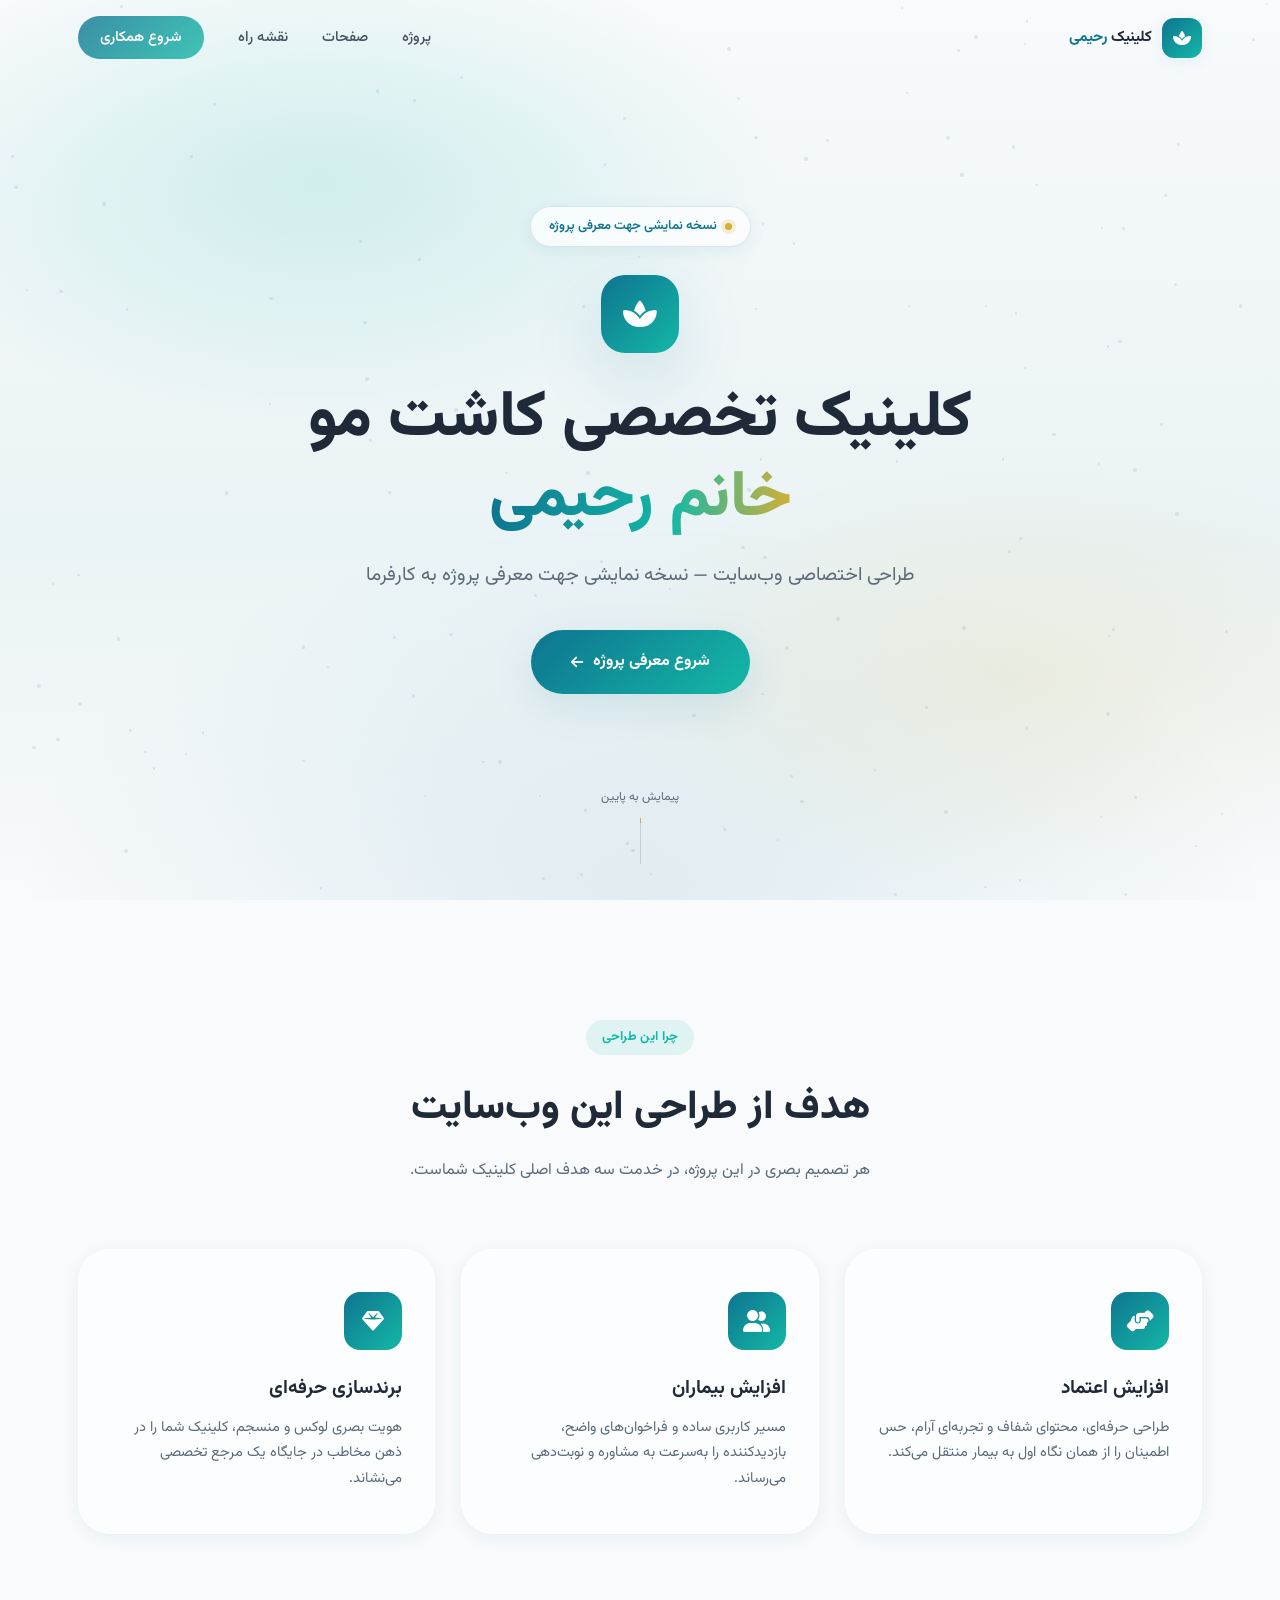
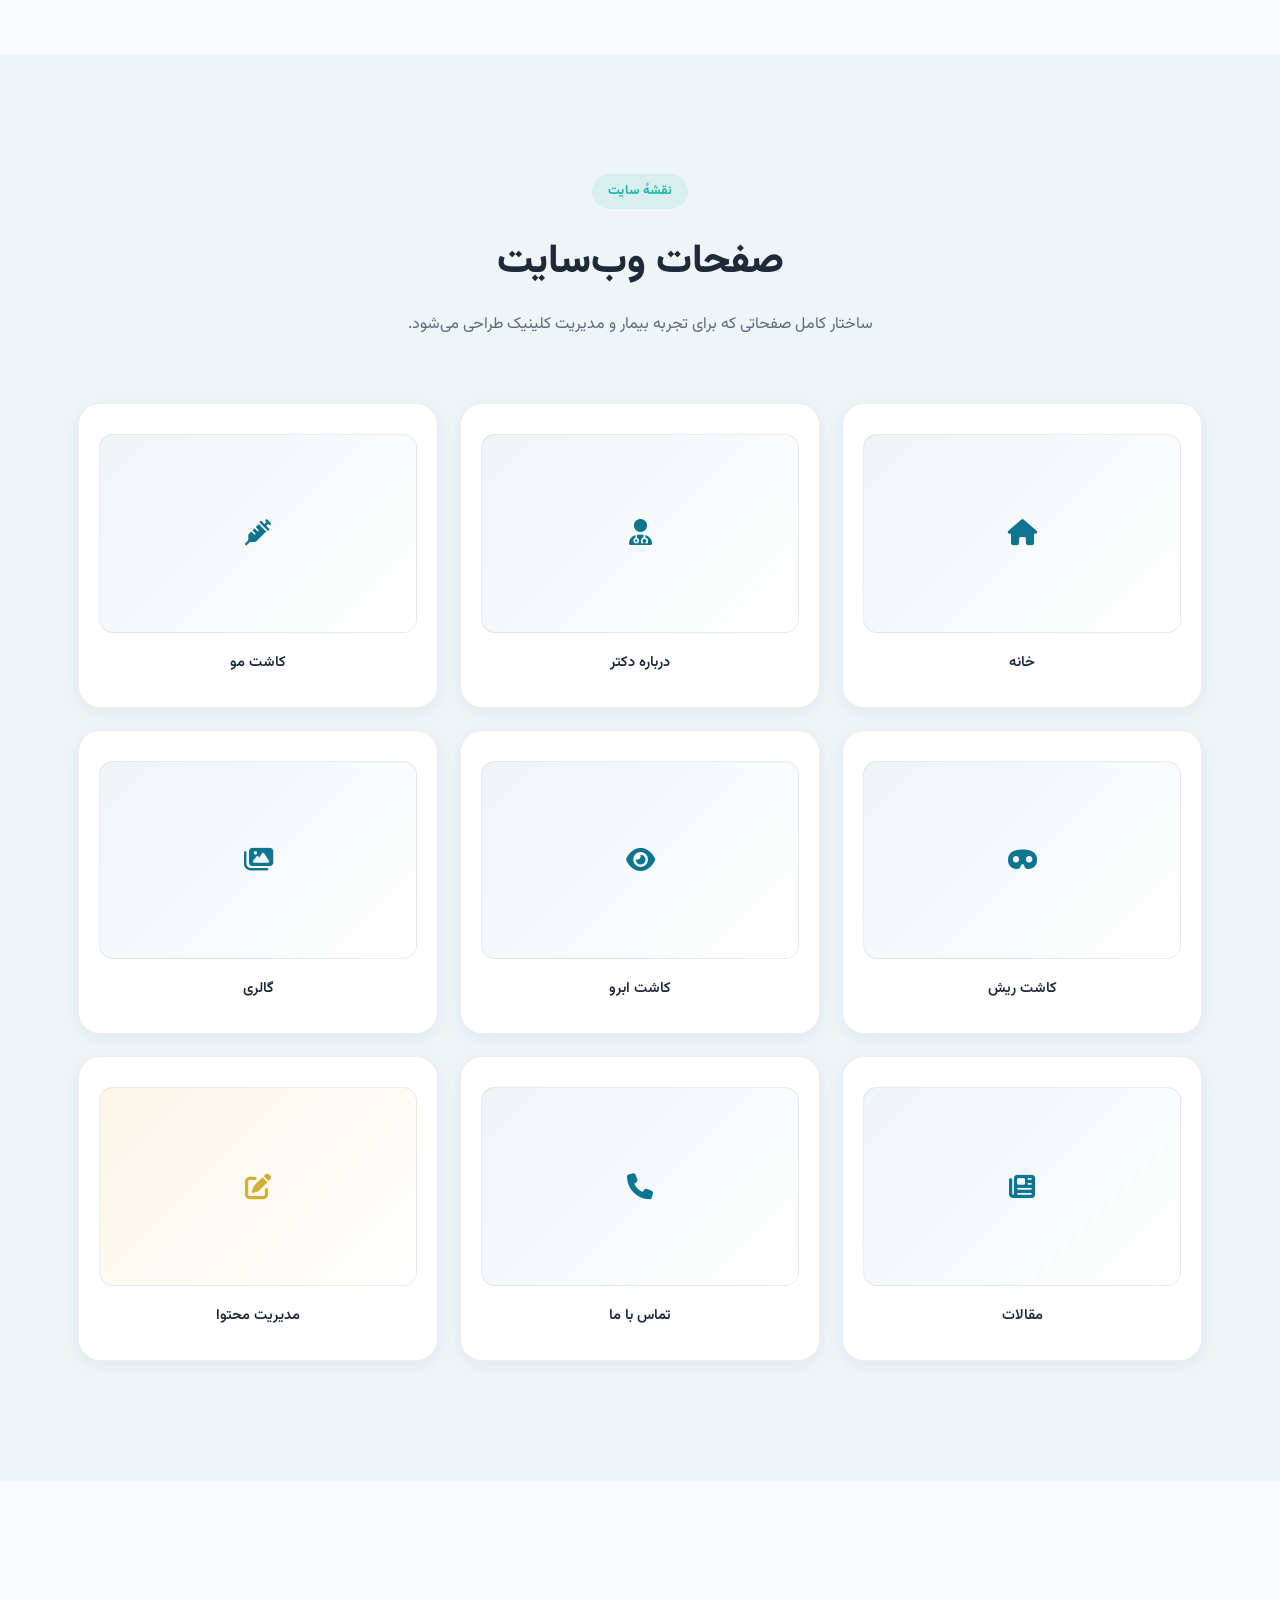
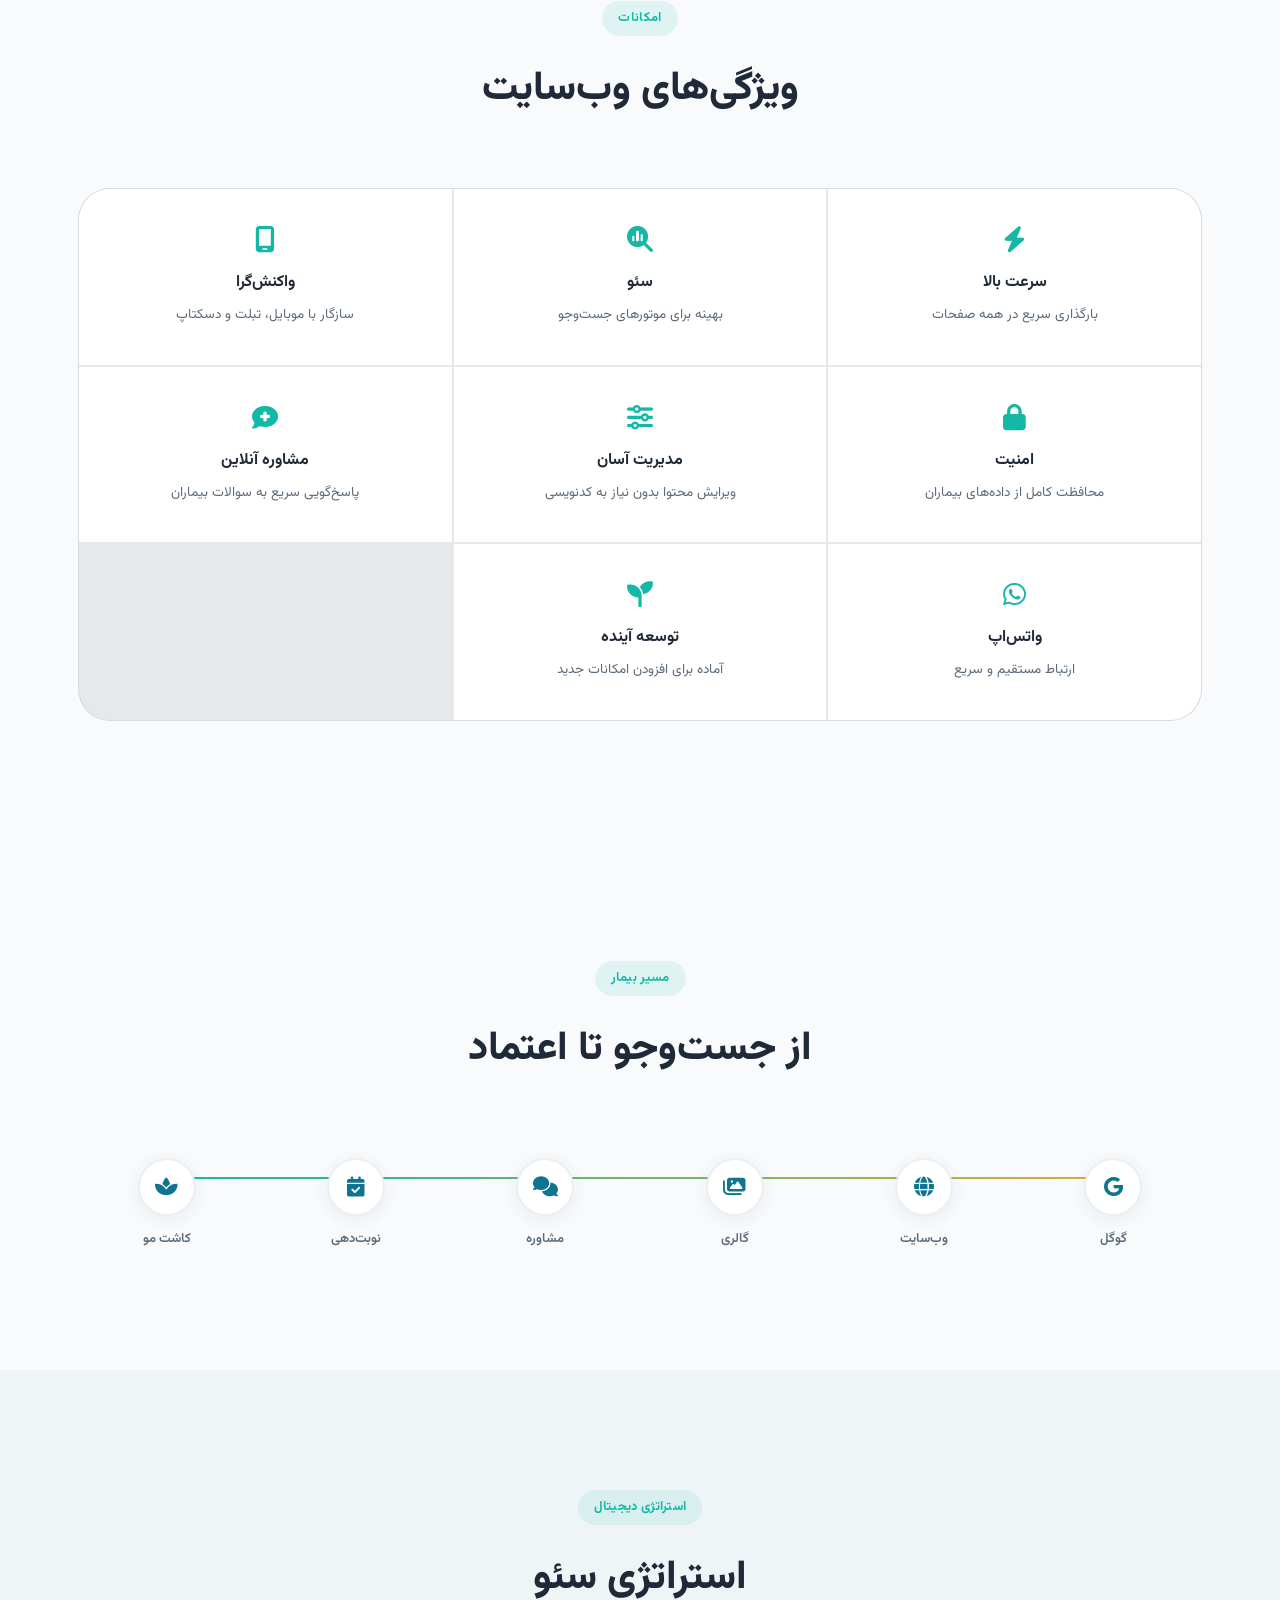
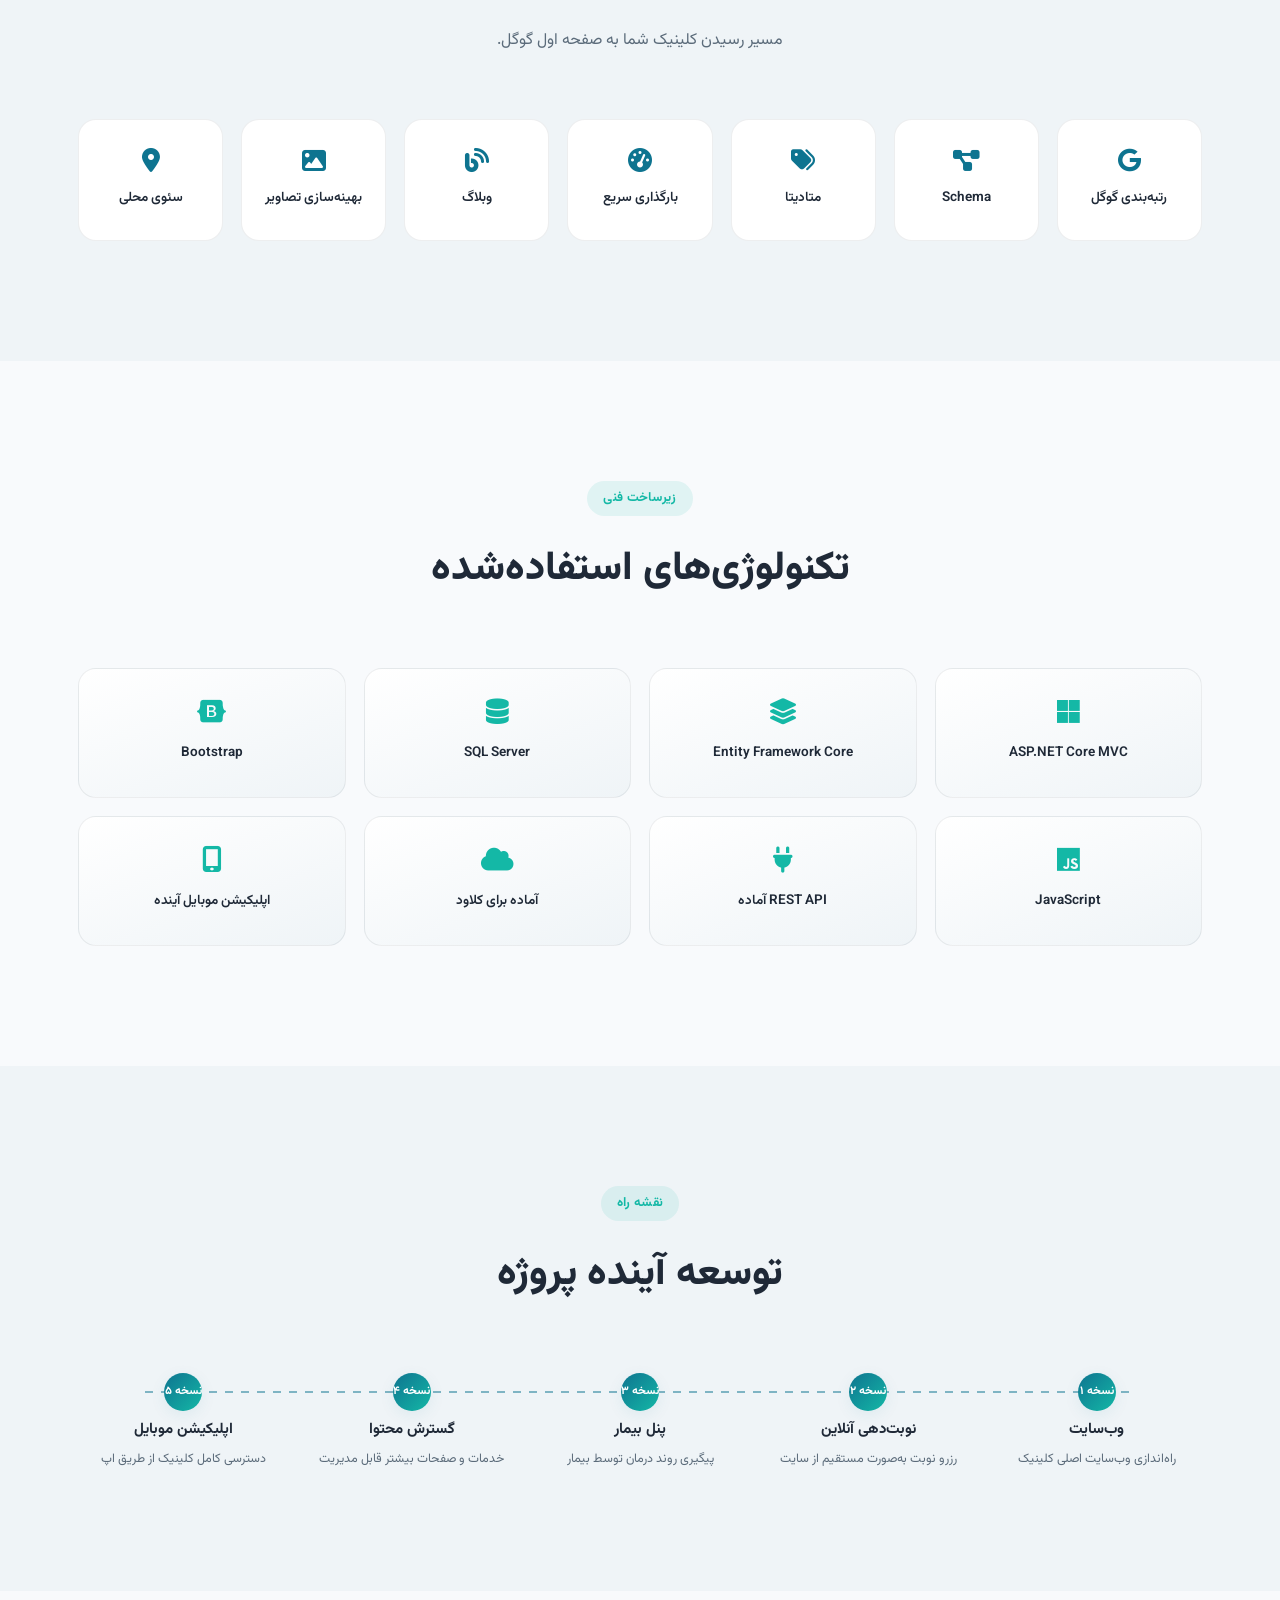
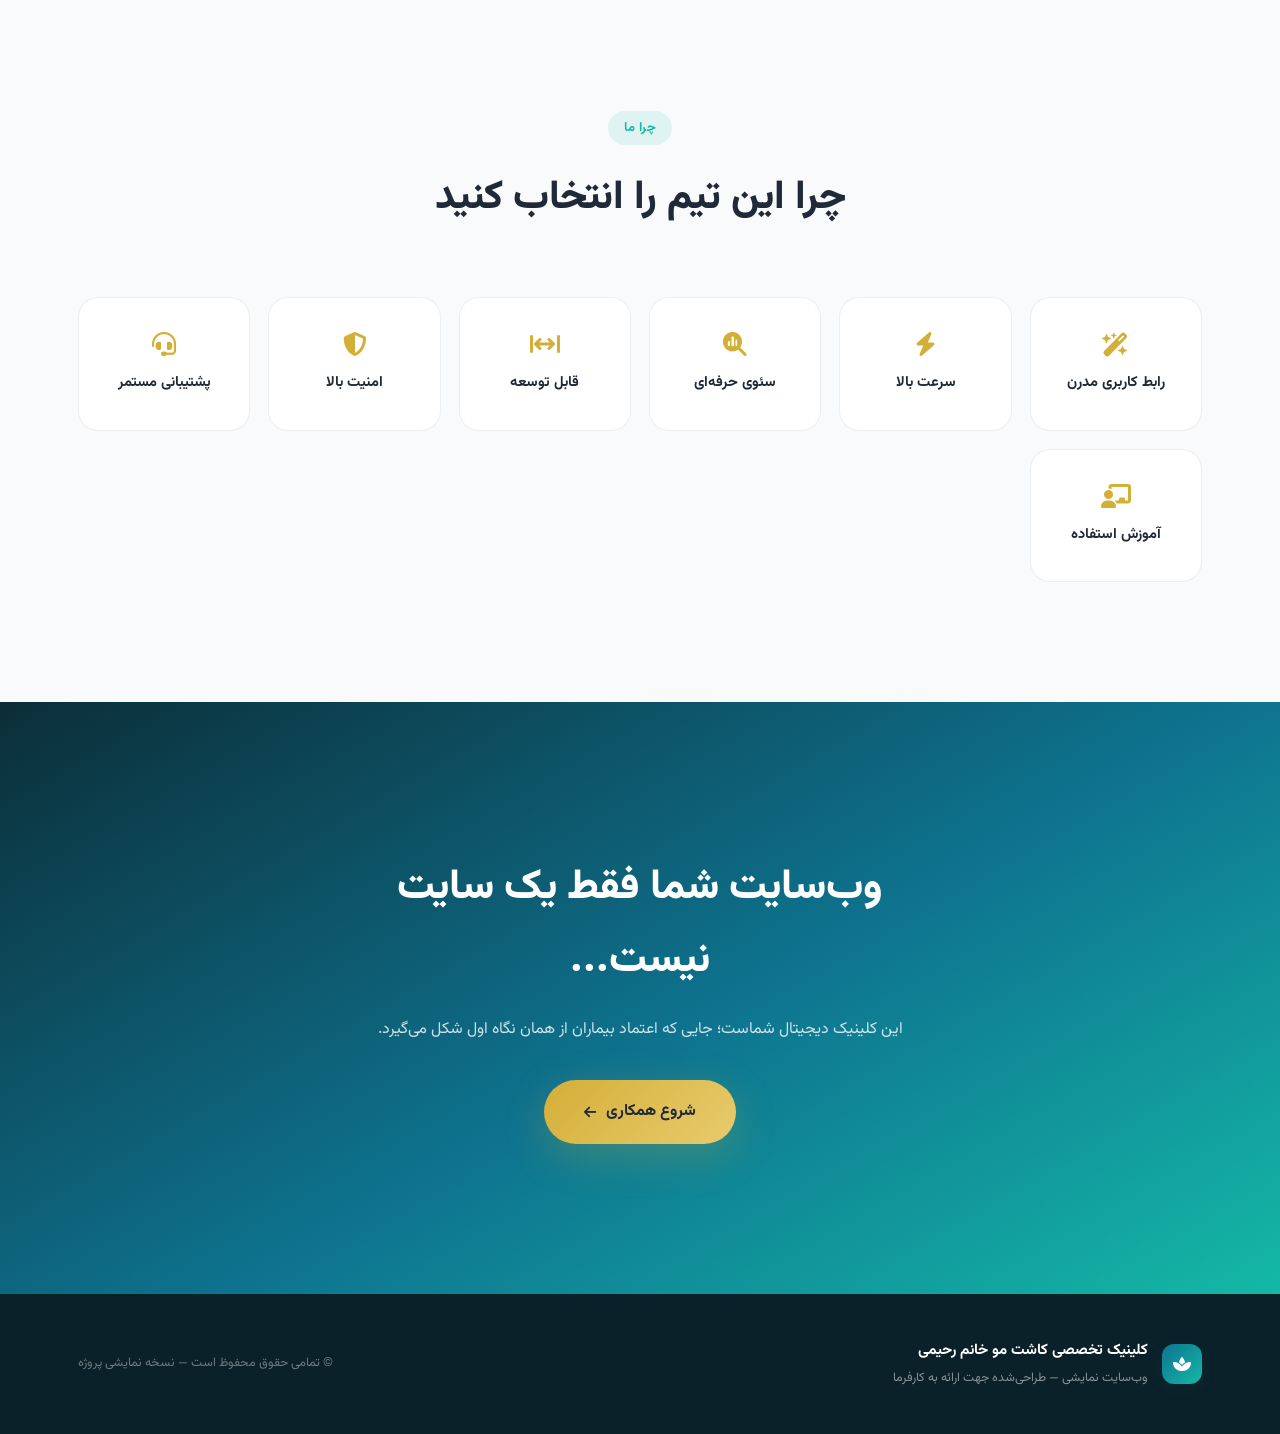
==== commit f9b7d00d: "Add files via upload" ====
--- a/index.html
+++ b/index.html
@@ -33,7 +33,6 @@
     <ul class="nav-links" id="navLinks">
       <li><a href="#about">پروژه</a></li>
       <li><a href="#pages">صفحات</a></li>
-      <li><a href="#dashboard">پنل مدیریت</a></li>
       <li><a href="#roadmap">نقشه راه</a></li>
       <li><a href="#contact" class="nav-cta">شروع همکاری</a></li>
     </ul>
@@ -119,7 +118,7 @@
       <div class="page-card" data-aos><div class="mockup"><i class="fa-solid fa-images"></i></div><span>گالری</span></div>
       <div class="page-card" data-aos><div class="mockup"><i class="fa-solid fa-newspaper"></i></div><span>مقالات</span></div>
       <div class="page-card" data-aos><div class="mockup"><i class="fa-solid fa-phone"></i></div><span>تماس با ما</span></div>
-      <div class="page-card page-card-admin" data-aos><div class="mockup"><i class="fa-solid fa-shield-halved"></i></div><span>پنل مدیریت</span></div>
+      <div class="page-card page-card-admin" data-aos><div class="mockup"><i class="fa-solid fa-pen-to-square"></i></div><span>مدیریت محتوا</span></div>
     </div>
   </div>
 </section>
@@ -140,77 +139,7 @@
       <div class="feature-item" data-aos><i class="fa-solid fa-sliders"></i><h4>مدیریت آسان</h4><p>ویرایش محتوا بدون نیاز به کدنویسی</p></div>
       <div class="feature-item" data-aos><i class="fa-solid fa-comment-medical"></i><h4>مشاوره آنلاین</h4><p>پاسخ‌گویی سریع به سوالات بیماران</p></div>
       <div class="feature-item" data-aos><i class="fa-brands fa-whatsapp"></i><h4>واتس‌اپ</h4><p>ارتباط مستقیم و سریع</p></div>
-      <div class="feature-item" data-aos><i class="fa-solid fa-comment-sms"></i><h4>پیامک</h4><p>اطلاع‌رسانی نوبت‌ها و یادآوری</p></div>
       <div class="feature-item" data-aos><i class="fa-solid fa-seedling"></i><h4>توسعه آینده</h4><p>آماده برای افزودن امکانات جدید</p></div>
-    </div>
-  </div>
-</section>
-
-<!-- ============ SECTION 5 : ADMIN DASHBOARD PREVIEW ============ -->
-<section class="section section-dark" id="dashboard">
-  <div class="container">
-    <div class="section-head" data-aos>
-      <span class="eyebrow light">پنل مدیریت</span>
-      <h2 class="light-title">پیش‌نمایش داشبورد مدیریت</h2>
-      <p class="section-desc light-desc">کنترل کامل کلینیک، از یک پنل مدیریت حرفه‌ای و اختصاصی.</p>
-    </div>
-
-    <div class="dashboard-mock" data-aos>
-      <div class="dash-sidebar">
-        <div class="dash-logo"><i class="fa-solid fa-spa"></i> رحیمی</div>
-        <ul>
-          <li class="active"><i class="fa-solid fa-gauge"></i> آمار کلی</li>
-          <li><i class="fa-solid fa-calendar-check"></i> نوبت‌ها</li>
-          <li><i class="fa-solid fa-users"></i> بیماران</li>
-          <li><i class="fa-solid fa-image"></i> مدیریت گالری</li>
-          <li><i class="fa-solid fa-pen-nib"></i> مقالات</li>
-          <li><i class="fa-solid fa-envelope-open-text"></i> پیام‌ها</li>
-        </ul>
-      </div>
-
-      <div class="dash-main">
-        <div class="dash-stats">
-          <div class="dash-stat-card">
-            <span class="stat-label">بازدید ماهانه</span>
-            <span class="stat-value" data-count="14200">۰</span>
-            <span class="stat-trend up"><i class="fa-solid fa-arrow-trend-up"></i> ۲۴٪</span>
-          </div>
-          <div class="dash-stat-card">
-            <span class="stat-label">نوبت‌های ثبت‌شده</span>
-            <span class="stat-value" data-count="386">۰</span>
-            <span class="stat-trend up"><i class="fa-solid fa-arrow-trend-up"></i> ۱۲٪</span>
-          </div>
-          <div class="dash-stat-card">
-            <span class="stat-label">درخواست مشاوره</span>
-            <span class="stat-value" data-count="921">۰</span>
-            <span class="stat-trend up"><i class="fa-solid fa-arrow-trend-up"></i> ۹٪</span>
-          </div>
-        </div>
-
-        <div class="dash-panels">
-          <div class="dash-chart-card">
-            <div class="dash-card-head">
-              <span>روند بازدید هفتگی</span>
-            </div>
-            <svg class="chart-svg" viewBox="0 0 320 120" preserveAspectRatio="none">
-              <polyline class="chart-line" points="0,90 40,70 80,78 120,45 160,55 200,30 240,40 280,15 320,25" />
-              <polygon class="chart-area" points="0,90 40,70 80,78 120,45 160,55 200,30 240,40 280,15 320,25 320,120 0,120" />
-            </svg>
-          </div>
-
-          <div class="dash-table-card">
-            <div class="dash-card-head"><span>آخرین درخواست بیماران</span></div>
-            <table class="dash-table">
-              <tbody>
-                <tr><td>سارا احمدی</td><td>کاشت مو</td><td><span class="badge badge-wait">در انتظار</span></td></tr>
-                <tr><td>مریم قاسمی</td><td>کاشت ابرو</td><td><span class="badge badge-ok">تایید شده</span></td></tr>
-                <tr><td>نگار صادقی</td><td>مشاوره</td><td><span class="badge badge-wait">در انتظار</span></td></tr>
-                <tr><td>الهام کریمی</td><td>کاشت ریش</td><td><span class="badge badge-ok">تایید شده</span></td></tr>
-              </tbody>
-            </table>
-          </div>
-        </div>
-      </div>
     </div>
   </div>
 </section>
@@ -304,8 +233,8 @@
       </div>
       <div class="roadmap-item">
         <div class="roadmap-badge">نسخه ۴</div>
-        <h4>CRM</h4>
-        <p>مدیریت هوشمند ارتباط با بیماران</p>
+        <h4>گسترش محتوا</h4>
+        <p>خدمات و صفحات بیشتر قابل مدیریت</p>
       </div>
       <div class="roadmap-item">
         <div class="roadmap-badge">نسخه ۵</div>
--- a/style.css
+++ b/style.css
@@ -446,7 +446,7 @@
    SECTION 7 — SEO GRID
    ========================================================= */
 .seo-grid{
-  display:grid; grid-template-columns:repeat(4,1fr); gap:18px;
+  display:grid; grid-template-columns:repeat(auto-fit, minmax(140px, 1fr)); gap:18px;
 }
 .seo-item{
   background:#fff; border-radius:18px; padding:28px 16px;
@@ -500,7 +500,7 @@
    SECTION 10 — WHY US
    ========================================================= */
 .why-grid{
-  display:grid; grid-template-columns:repeat(4,1fr); gap:18px;
+  display:grid; grid-template-columns:repeat(auto-fit, minmax(160px, 1fr)); gap:18px;
 }
 .why-card{
   background:#fff; border:1px solid var(--border); border-radius:20px;
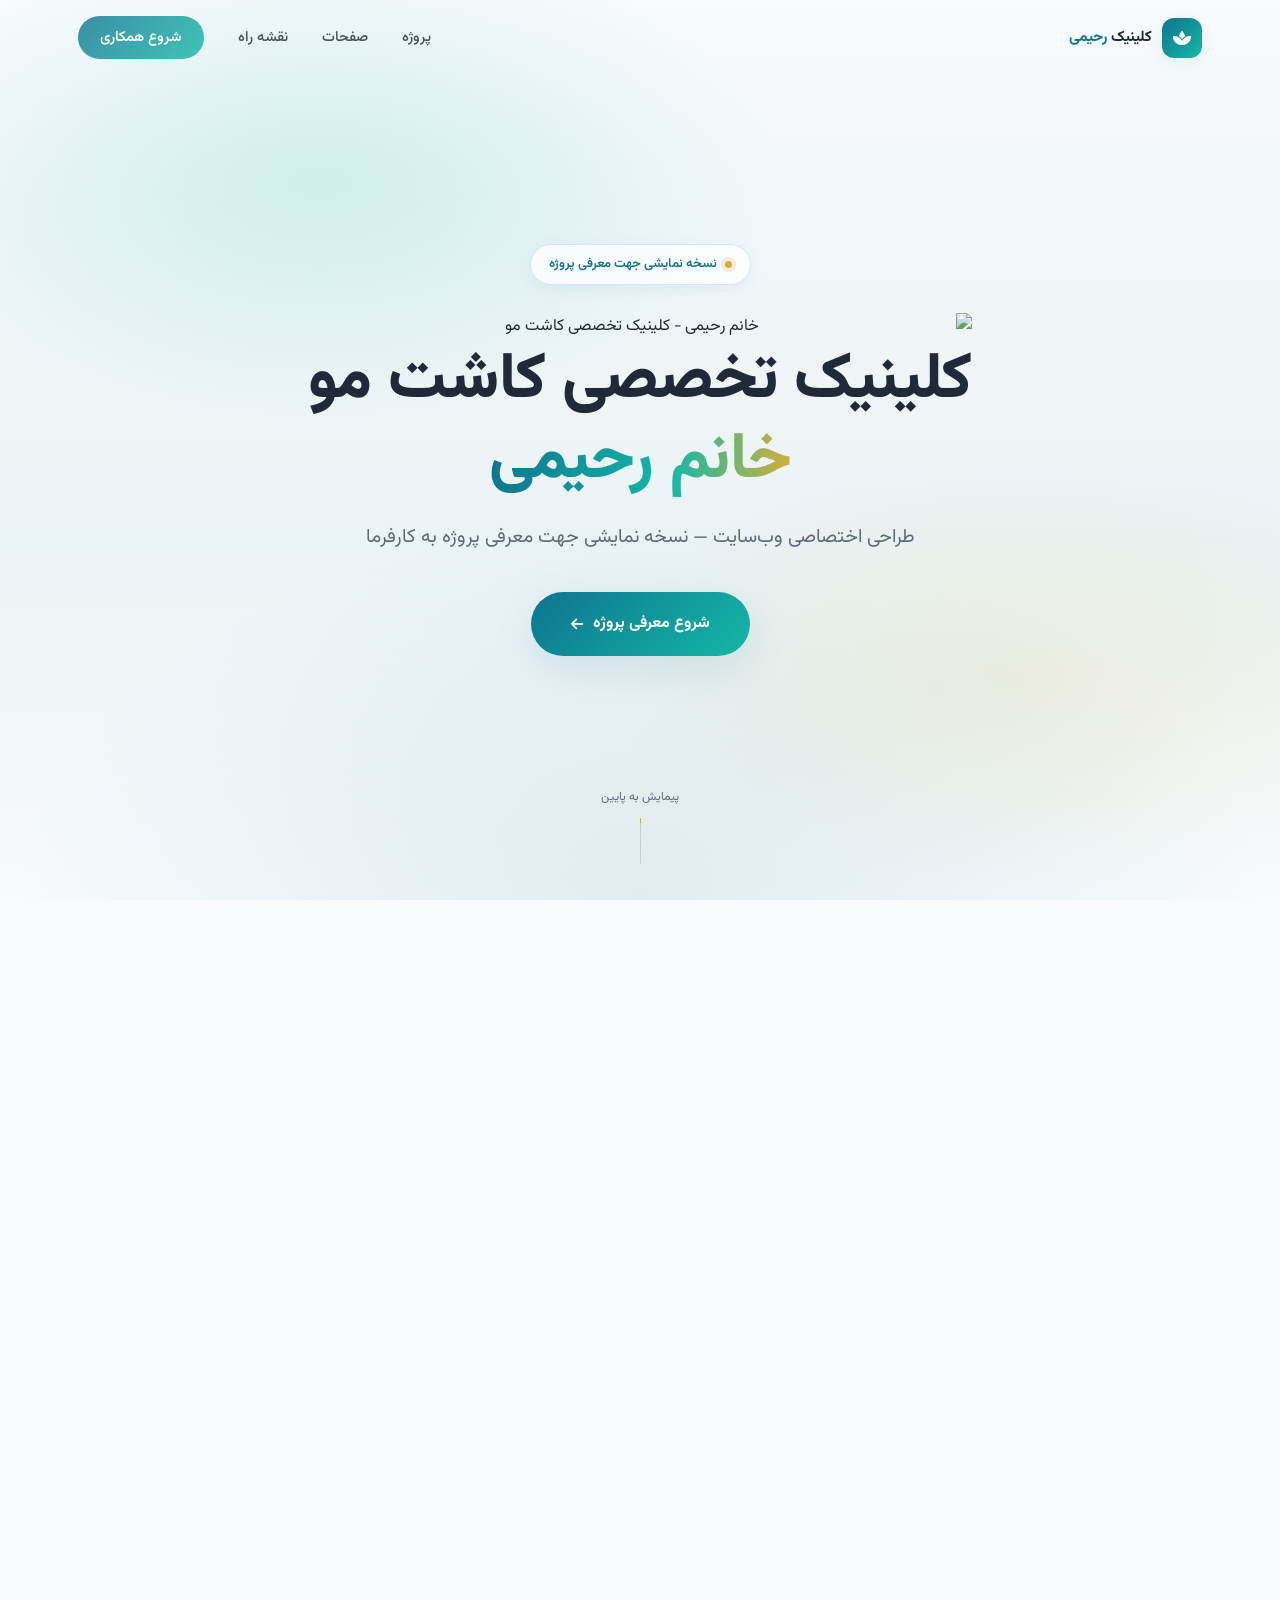
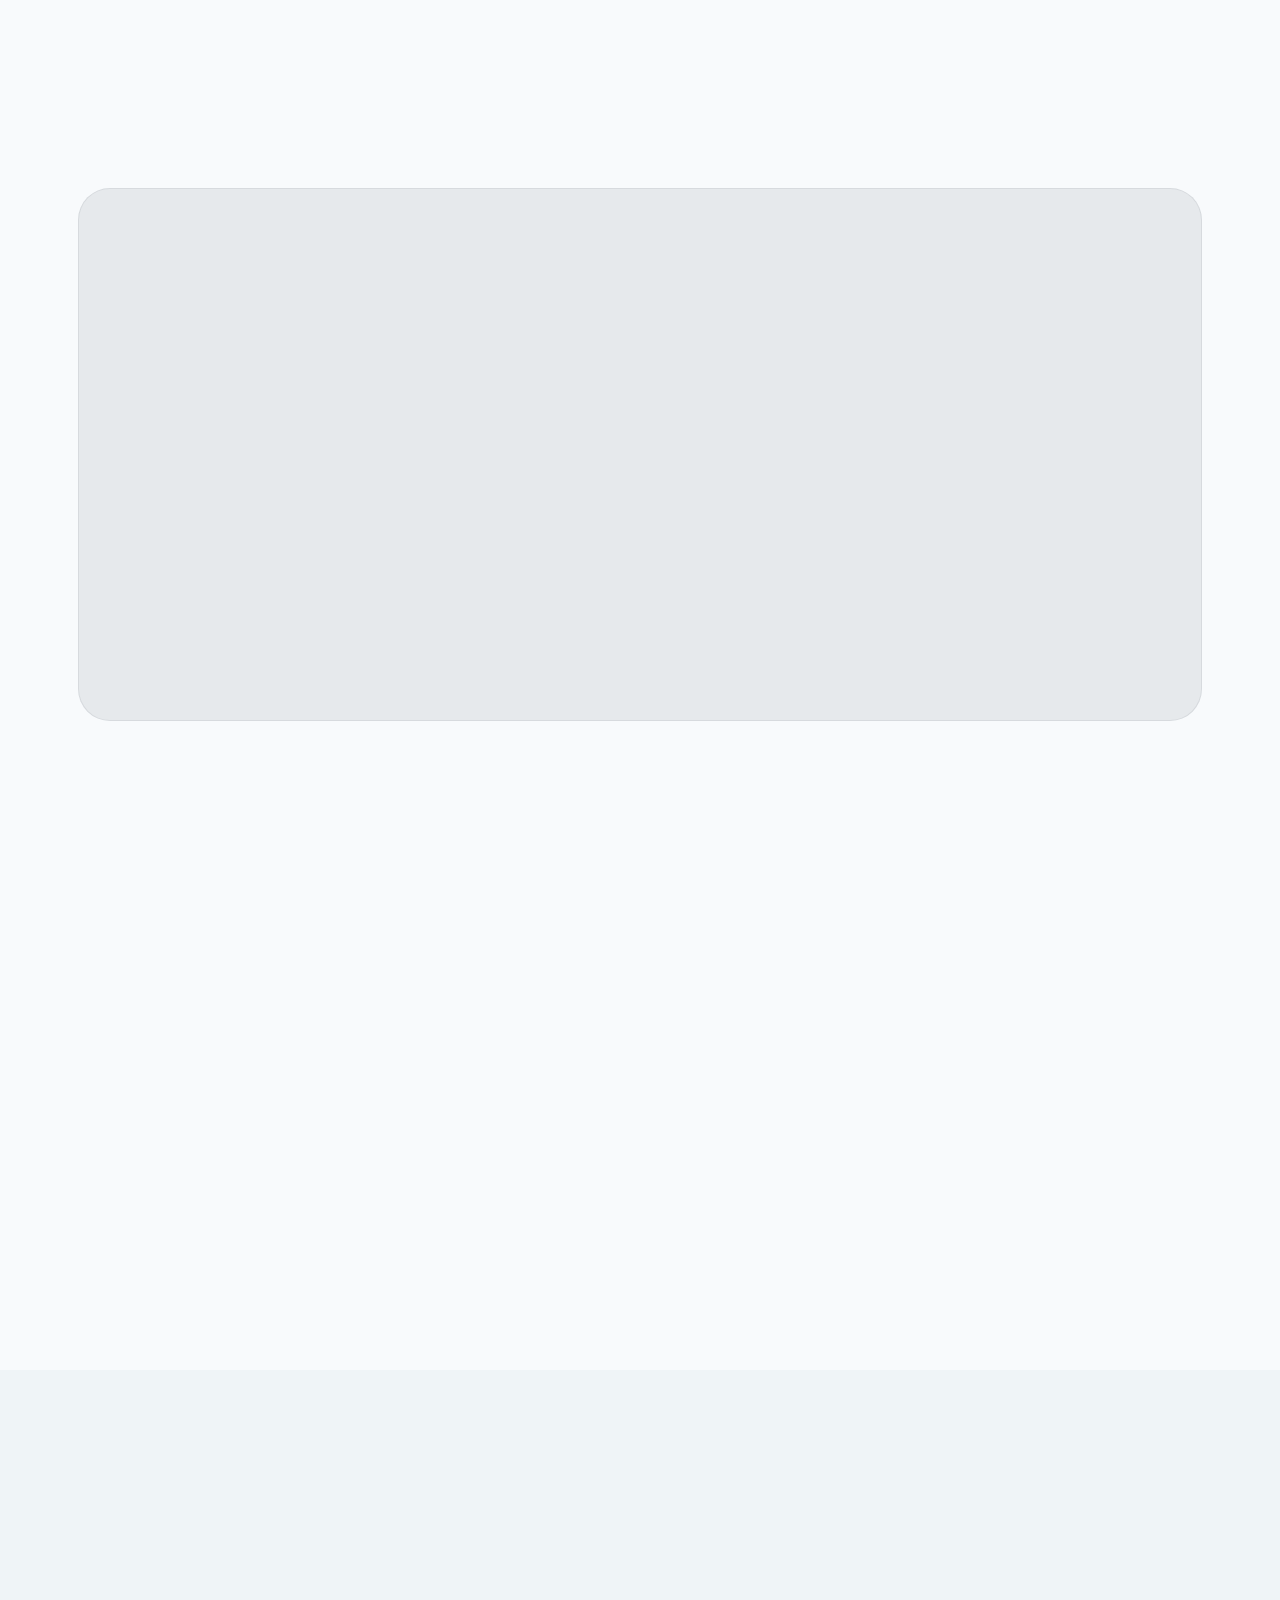
==== commit eb949e9b: "Update index.html" ====
--- a/index.html
+++ b/index.html
@@ -6,20 +6,15 @@
 <title>کلینیک تخصصی کاشت مو خانم رحیمی | نسخه نمایشی پروژه</title>
 <meta name="description" content="نسخه نمایشی طراحی وب‌سایت اختصاصی کلینیک تخصصی کاشت موی خانم رحیمی — معرفی ساختار، امکانات و استراتژی دیجیتال پروژه.">
 <meta name="robots" content="noindex, nofollow">
-
 <link rel="preconnect" href="https://fonts.googleapis.com">
 <link rel="preconnect" href="https://fonts.gstatic.com" crossorigin>
 <link href="https://fonts.googleapis.com/css2?family=Vazirmatn:wght@300;400;500;600;700;800;900&display=swap" rel="stylesheet">
 <link rel="stylesheet" href="https://cdnjs.cloudflare.com/ajax/libs/font-awesome/6.5.1/css/all.min.css">
-
 <link rel="stylesheet" href="style.css">
 </head>
 <body>
-
 <div class="progress-bar" id="progressBar"></div>
-
 <div class="cursor-glow" id="cursorGlow"></div>
-
 <!-- ============ NAV ============ -->
 <nav class="nav" id="mainNav">
   <div class="nav-inner">
@@ -38,21 +33,22 @@
     </ul>
   </div>
 </nav>
-
 <!-- ============ SECTION 1 : HERO ============ -->
 <header class="hero" id="hero">
   <div class="hero-bg">
     <div class="follicle-field" id="follicleField"></div>
     <div class="hero-gradient"></div>
   </div>
-
   <div class="hero-content">
     <div class="hero-badge" data-reveal>
       <span class="dot"></span> نسخه نمایشی جهت معرفی پروژه
     </div>
-    <div class="hero-logo" data-reveal>
-      <i class="fa-solid fa-spa"></i>
-    </div>
+    
+    <!-- عکس دایره‌ای خانم رحیمی -->
+    <div class="hero-photo" data-reveal>
+      <img src="rahimi.jpg" alt="خانم رحیمی - کلینیک تخصصی کاشت مو">
+    </div>
+
     <h1 class="hero-title" data-reveal>
       کلینیک تخصصی کاشت مو<br><span>خانم رحیمی</span>
     </h1>
@@ -64,13 +60,11 @@
       <i class="fa-solid fa-arrow-left"></i>
     </a>
   </div>
-
   <div class="scroll-indicator">
     <span>پیمایش به پایین</span>
     <div class="scroll-line"><div class="scroll-dot"></div></div>
   </div>
 </header>
-
 <!-- ============ SECTION 2 : ABOUT PROJECT ============ -->
 <section class="section" id="about">
   <div class="container">
@@ -79,7 +73,6 @@
       <h2>هدف از طراحی این وب‌سایت</h2>
       <p class="section-desc">هر تصمیم بصری در این پروژه، در خدمت سه هدف اصلی کلینیک شماست.</p>
     </div>
-
     <div class="glass-grid">
       <div class="glass-card" data-aos>
         <div class="glass-icon"><i class="fa-solid fa-handshake-angle"></i></div>
@@ -99,7 +92,6 @@
     </div>
   </div>
 </section>
-
 <!-- ============ SECTION 3 : WEBSITE PAGES ============ -->
 <section class="section section-alt" id="pages">
   <div class="container">
@@ -108,7 +100,6 @@
       <h2>صفحات وب‌سایت</h2>
       <p class="section-desc">ساختار کامل صفحاتی که برای تجربه بیمار و مدیریت کلینیک طراحی می‌شود.</p>
     </div>
-
     <div class="pages-grid">
       <div class="page-card" data-aos><div class="mockup"><i class="fa-solid fa-house"></i></div><span>خانه</span></div>
       <div class="page-card" data-aos><div class="mockup"><i class="fa-solid fa-user-doctor"></i></div><span>درباره دکتر</span></div>
@@ -122,7 +113,6 @@
     </div>
   </div>
 </section>
-
 <!-- ============ SECTION 4 : FEATURES ============ -->
 <section class="section" id="features">
   <div class="container">
@@ -130,7 +120,6 @@
       <span class="eyebrow">امکانات</span>
       <h2>ویژگی‌های وب‌سایت</h2>
     </div>
-
     <div class="features-grid">
       <div class="feature-item" data-aos><i class="fa-solid fa-bolt"></i><h4>سرعت بالا</h4><p>بارگذاری سریع در همه صفحات</p></div>
       <div class="feature-item" data-aos><i class="fa-solid fa-magnifying-glass-chart"></i><h4>سئو</h4><p>بهینه برای موتورهای جست‌وجو</p></div>
@@ -143,7 +132,6 @@
     </div>
   </div>
 </section>
-
 <!-- ============ SECTION 6 : PATIENT JOURNEY ============ -->
 <section class="section" id="journey">
   <div class="container">
@@ -151,7 +139,6 @@
       <span class="eyebrow">مسیر بیمار</span>
       <h2>از جست‌وجو تا اعتماد</h2>
     </div>
-
     <div class="journey-track" data-aos>
       <div class="journey-line"><div class="journey-line-fill" id="journeyFill"></div></div>
       <div class="journey-step"><div class="journey-icon"><i class="fa-brands fa-google"></i></div><span>گوگل</span></div>
@@ -163,7 +150,6 @@
     </div>
   </div>
 </section>
-
 <!-- ============ SECTION 7 : SEO STRATEGY ============ -->
 <section class="section section-alt" id="seo">
   <div class="container">
@@ -172,7 +158,6 @@
       <h2>استراتژی سئو</h2>
       <p class="section-desc">مسیر رسیدن کلینیک شما به صفحه اول گوگل.</p>
     </div>
-
     <div class="seo-grid">
       <div class="seo-item" data-aos><i class="fa-brands fa-google"></i><span>رتبه‌بندی گوگل</span></div>
       <div class="seo-item" data-aos><i class="fa-solid fa-diagram-project"></i><span>Schema</span></div>
@@ -184,7 +169,6 @@
     </div>
   </div>
 </section>
-
 <!-- ============ SECTION 8 : TECHNOLOGY STACK ============ -->
 <section class="section" id="stack">
   <div class="container">
@@ -192,7 +176,6 @@
       <span class="eyebrow">زیرساخت فنی</span>
       <h2>تکنولوژی‌های استفاده‌شده</h2>
     </div>
-
     <div class="stack-grid">
       <div class="stack-card" data-aos><i class="fa-brands fa-microsoft"></i><span>ASP.NET Core MVC</span></div>
       <div class="stack-card" data-aos><i class="fa-solid fa-layer-group"></i><span>Entity Framework Core</span></div>
@@ -205,7 +188,6 @@
     </div>
   </div>
 </section>
-
 <!-- ============ SECTION 9 : FUTURE ROADMAP ============ -->
 <section class="section section-alt" id="roadmap">
   <div class="container">
@@ -213,7 +195,6 @@
       <span class="eyebrow">نقشه راه</span>
       <h2>توسعه آینده پروژه</h2>
     </div>
-
     <div class="roadmap-track" data-aos>
       <div class="roadmap-line"></div>
       <div class="roadmap-item">
@@ -244,7 +225,6 @@
     </div>
   </div>
 </section>
-
 <!-- ============ SECTION 10 : WHY CHOOSE US ============ -->
 <section class="section" id="why">
   <div class="container">
@@ -252,46 +232,8 @@
       <span class="eyebrow">چرا ما</span>
       <h2>چرا این تیم را انتخاب کنید</h2>
     </div>
-
     <div class="why-grid">
       <div class="why-card" data-aos><i class="fa-solid fa-wand-magic-sparkles"></i><h4>رابط کاربری مدرن</h4></div>
       <div class="why-card" data-aos><i class="fa-solid fa-bolt"></i><h4>سرعت بالا</h4></div>
       <div class="why-card" data-aos><i class="fa-solid fa-magnifying-glass-chart"></i><h4>سئوی حرفه‌ای</h4></div>
-      <div class="why-card" data-aos><i class="fa-solid fa-arrows-left-right-to-line"></i><h4>قابل توسعه</h4></div>
-      <div class="why-card" data-aos><i class="fa-solid fa-shield-halved"></i><h4>امنیت بالا</h4></div>
-      <div class="why-card" data-aos><i class="fa-solid fa-headset"></i><h4>پشتیبانی مستمر</h4></div>
-      <div class="why-card" data-aos><i class="fa-solid fa-chalkboard-user"></i><h4>آموزش استفاده</h4></div>
-    </div>
-  </div>
-</section>
-
-<!-- ============ LAST SECTION : LUXURY CTA ============ -->
-<section class="cta-section" id="contact">
-  <div class="cta-particles" id="ctaParticles"></div>
-  <div class="cta-content" data-aos>
-    <h2>وب‌سایت شما فقط یک سایت نیست...</h2>
-    <p>این کلینیک دیجیتال شماست؛ جایی که اعتماد بیماران از همان نگاه اول شکل می‌گیرد.</p>
-    <a href="#" class="btn btn-gold btn-large">
-      شروع همکاری
-      <i class="fa-solid fa-arrow-left"></i>
-    </a>
-  </div>
-</section>
-
-<!-- ============ FOOTER ============ -->
-<footer class="footer">
-  <div class="container footer-inner">
-    <div class="footer-brand">
-      <span class="nav-logo-mark"><i class="fa-solid fa-spa"></i></span>
-      <div>
-        <strong>کلینیک تخصصی کاشت مو خانم رحیمی</strong>
-        <p>وب‌سایت نمایشی — طراحی‌شده جهت ارائه به کارفرما</p>
-      </div>
-    </div>
-    <p class="footer-copy">© تمامی حقوق محفوظ است — نسخه نمایشی پروژه</p>
-  </div>
-</footer>
-
-<script src="script.js"></script>
-</body>
-</html>
+      <div class="why-card" data-aos><i class="fa-solid 
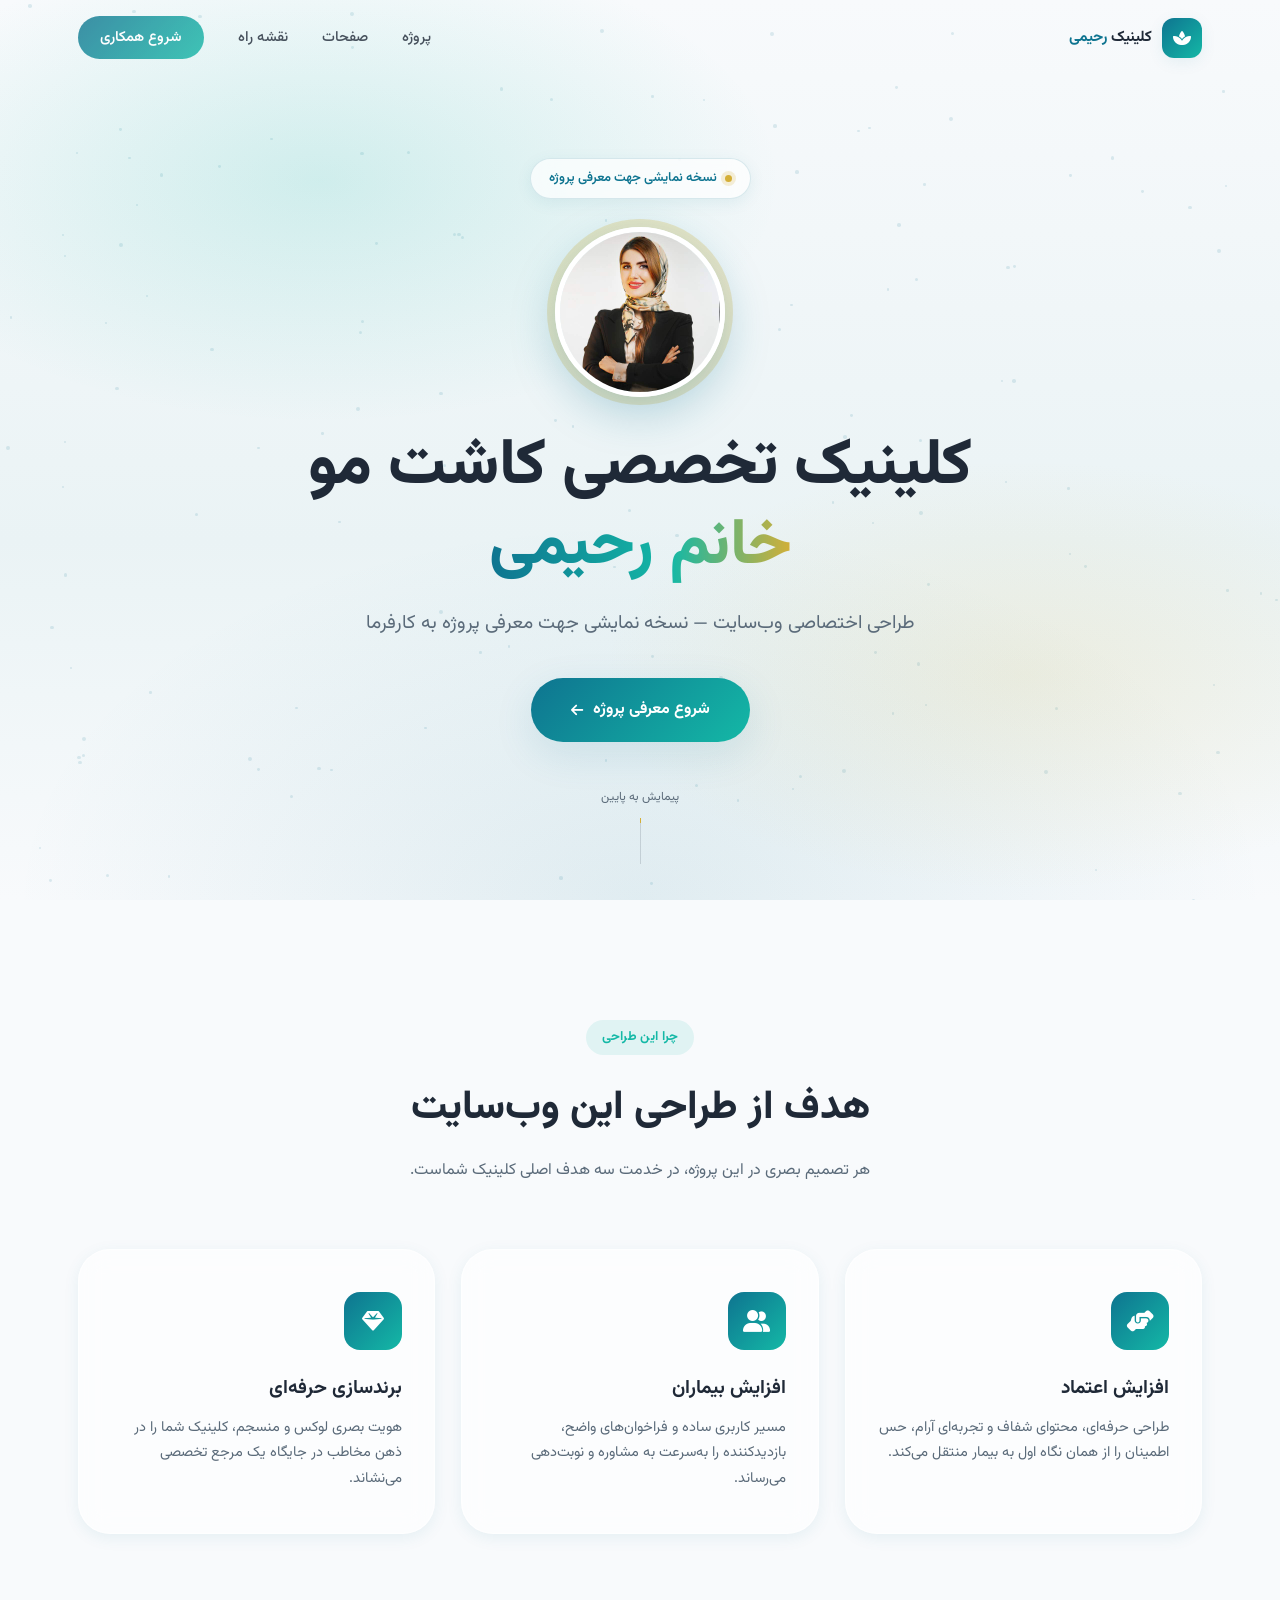
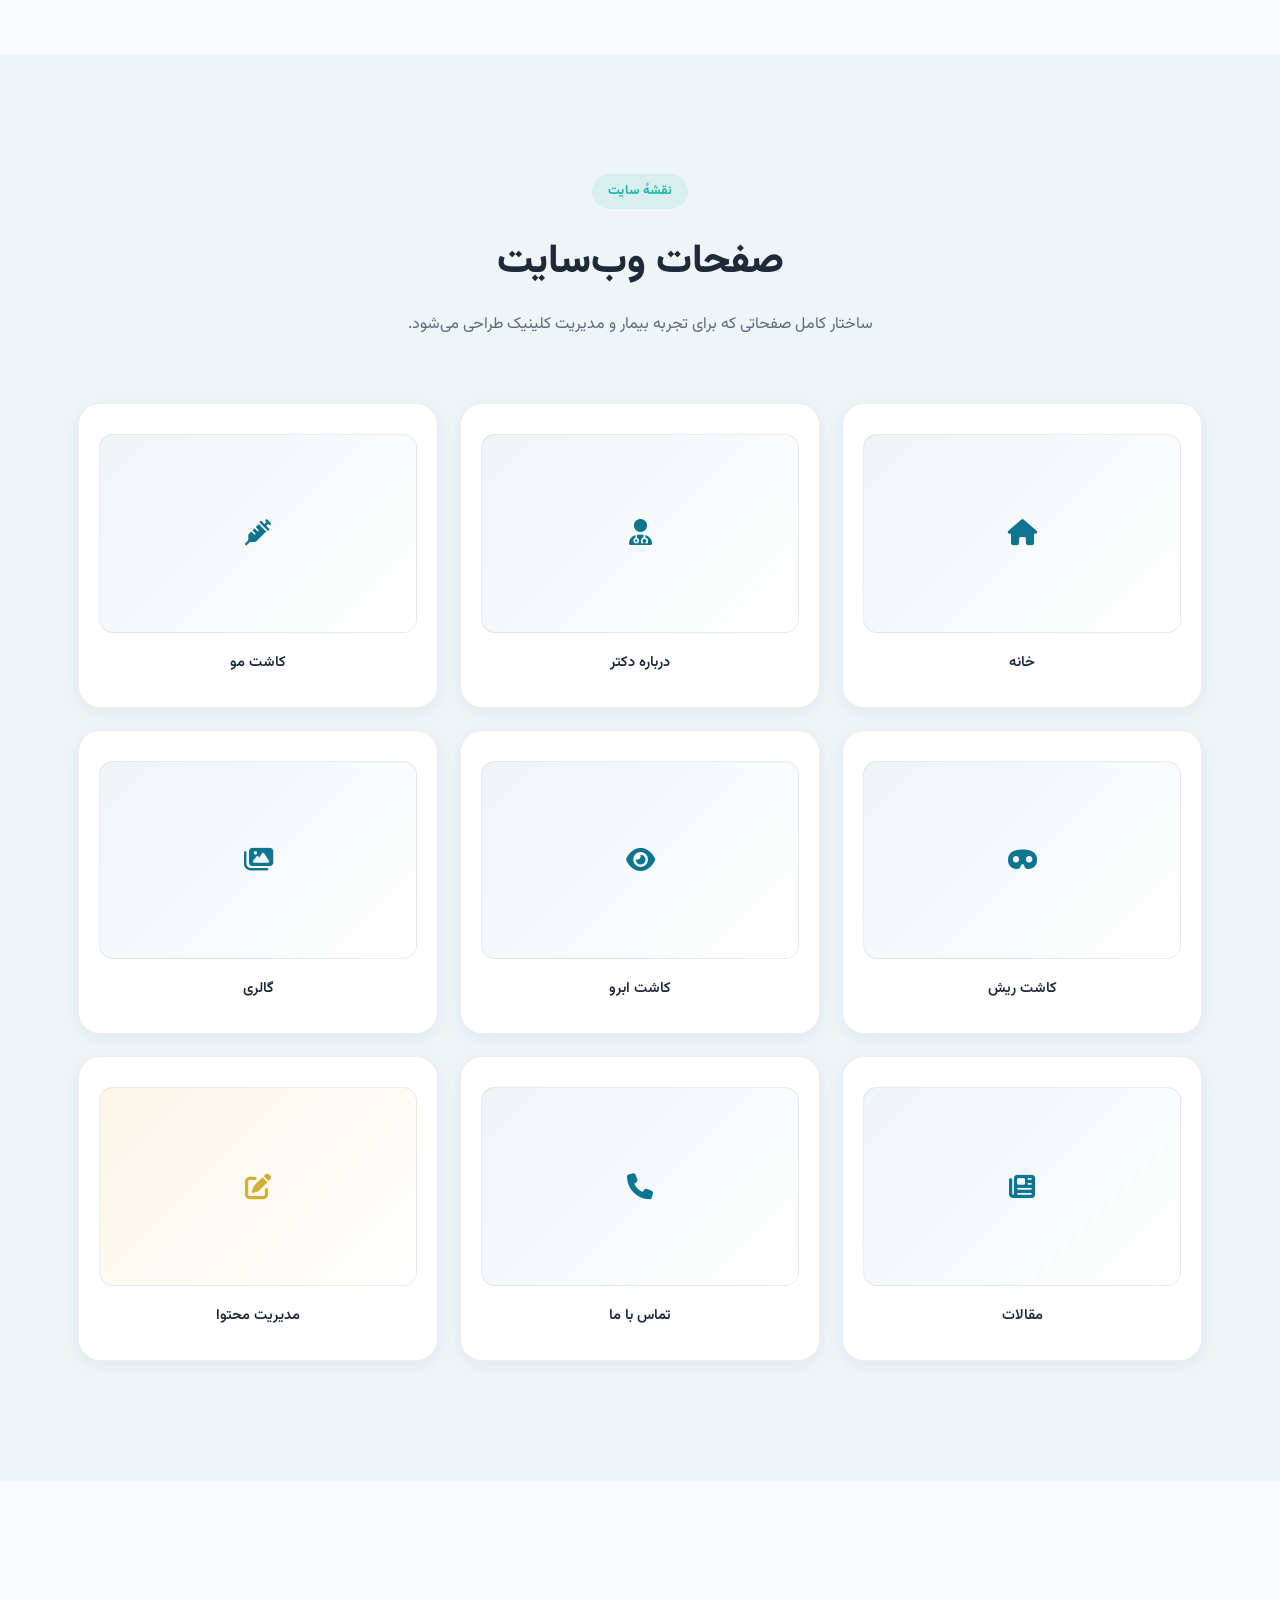
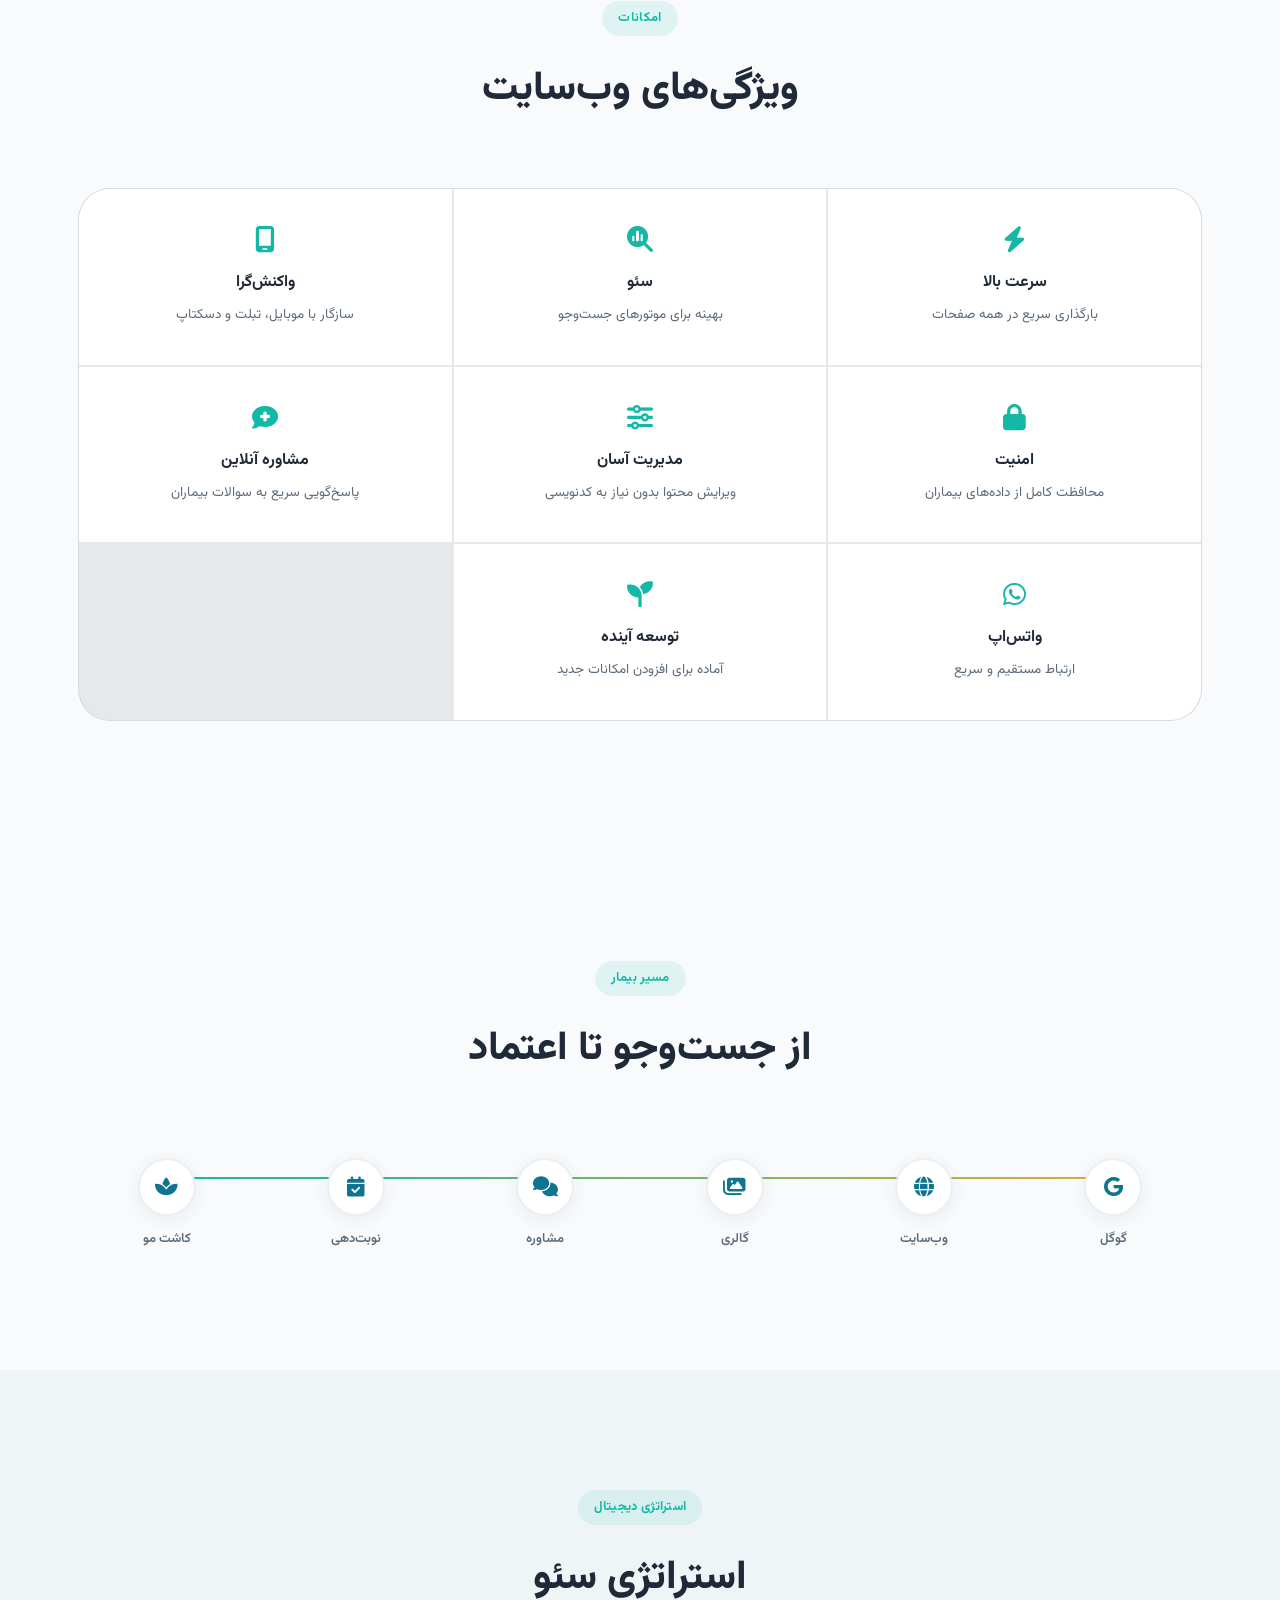
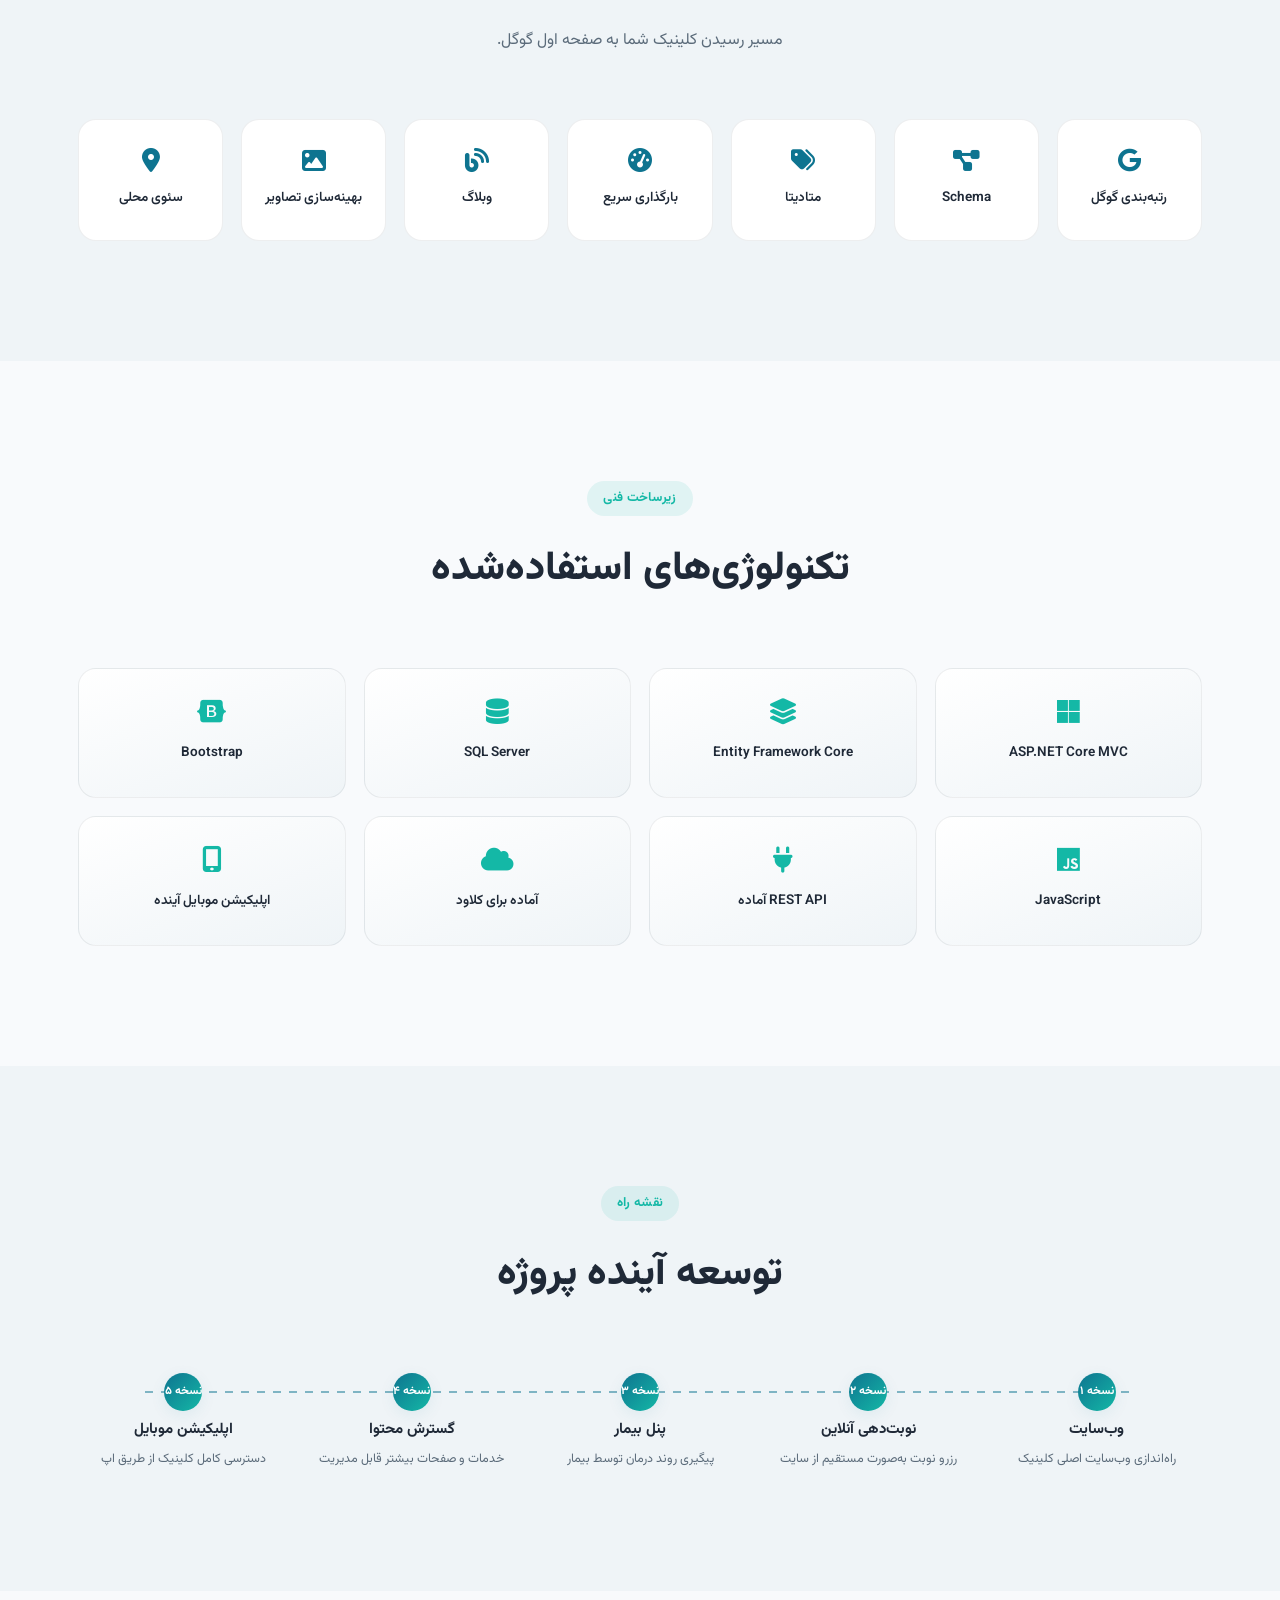
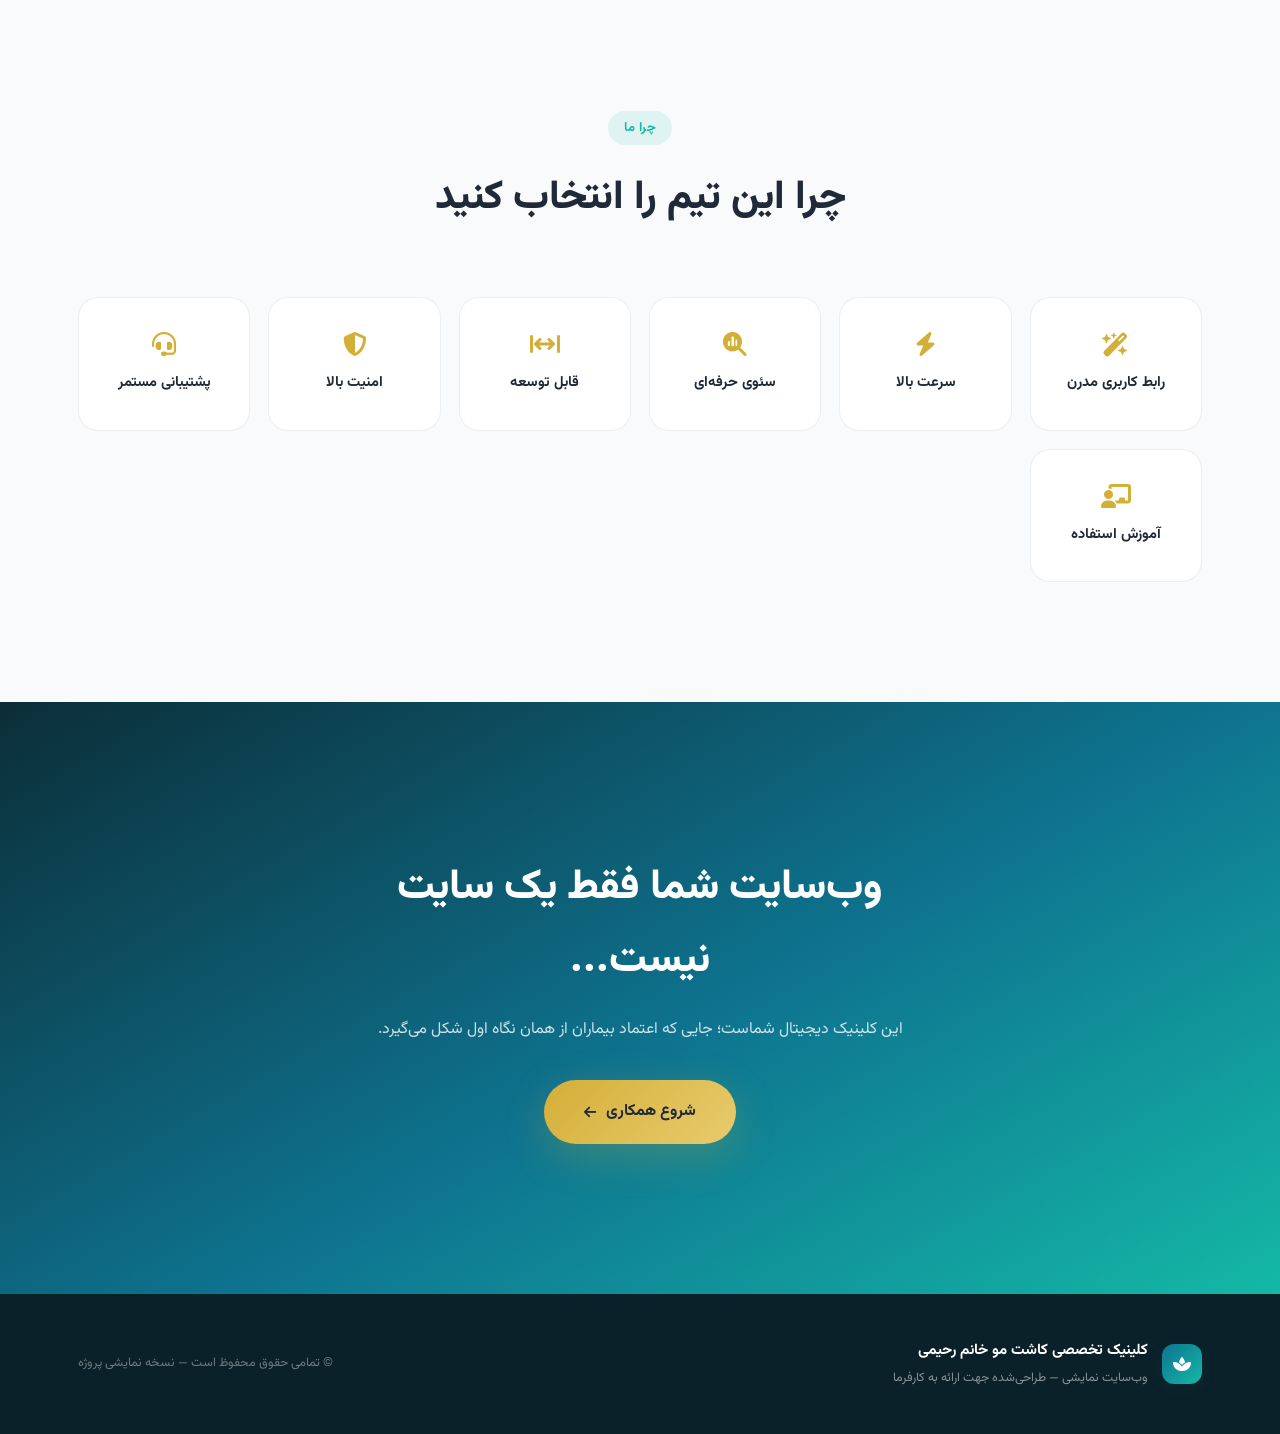
==== commit a51e5f76: "Update index.html" ====
--- a/index.html
+++ b/index.html
@@ -15,6 +15,7 @@
 <body>
 <div class="progress-bar" id="progressBar"></div>
 <div class="cursor-glow" id="cursorGlow"></div>
+
 <!-- ============ NAV ============ -->
 <nav class="nav" id="mainNav">
   <div class="nav-inner">
@@ -33,6 +34,7 @@
     </ul>
   </div>
 </nav>
+
 <!-- ============ SECTION 1 : HERO ============ -->
 <header class="hero" id="hero">
   <div class="hero-bg">
@@ -65,6 +67,7 @@
     <div class="scroll-line"><div class="scroll-dot"></div></div>
   </div>
 </header>
+
 <!-- ============ SECTION 2 : ABOUT PROJECT ============ -->
 <section class="section" id="about">
   <div class="container">
@@ -92,6 +95,7 @@
     </div>
   </div>
 </section>
+
 <!-- ============ SECTION 3 : WEBSITE PAGES ============ -->
 <section class="section section-alt" id="pages">
   <div class="container">
@@ -113,6 +117,7 @@
     </div>
   </div>
 </section>
+
 <!-- ============ SECTION 4 : FEATURES ============ -->
 <section class="section" id="features">
   <div class="container">
@@ -132,6 +137,7 @@
     </div>
   </div>
 </section>
+
 <!-- ============ SECTION 6 : PATIENT JOURNEY ============ -->
 <section class="section" id="journey">
   <div class="container">
@@ -150,6 +156,7 @@
     </div>
   </div>
 </section>
+
 <!-- ============ SECTION 7 : SEO STRATEGY ============ -->
 <section class="section section-alt" id="seo">
   <div class="container">
@@ -169,6 +176,7 @@
     </div>
   </div>
 </section>
+
 <!-- ============ SECTION 8 : TECHNOLOGY STACK ============ -->
 <section class="section" id="stack">
   <div class="container">
@@ -188,6 +196,7 @@
     </div>
   </div>
 </section>
+
 <!-- ============ SECTION 9 : FUTURE ROADMAP ============ -->
 <section class="section section-alt" id="roadmap">
   <div class="container">
@@ -225,6 +234,7 @@
     </div>
   </div>
 </section>
+
 <!-- ============ SECTION 10 : WHY CHOOSE US ============ -->
 <section class="section" id="why">
   <div class="container">
@@ -236,4 +246,41 @@
       <div class="why-card" data-aos><i class="fa-solid fa-wand-magic-sparkles"></i><h4>رابط کاربری مدرن</h4></div>
       <div class="why-card" data-aos><i class="fa-solid fa-bolt"></i><h4>سرعت بالا</h4></div>
       <div class="why-card" data-aos><i class="fa-solid fa-magnifying-glass-chart"></i><h4>سئوی حرفه‌ای</h4></div>
-      <div class="why-card" data-aos><i class="fa-solid 
+      <div class="why-card" data-aos><i class="fa-solid fa-arrows-left-right-to-line"></i><h4>قابل توسعه</h4></div>
+      <div class="why-card" data-aos><i class="fa-solid fa-shield-halved"></i><h4>امنیت بالا</h4></div>
+      <div class="why-card" data-aos><i class="fa-solid fa-headset"></i><h4>پشتیبانی مستمر</h4></div>
+      <div class="why-card" data-aos><i class="fa-solid fa-chalkboard-user"></i><h4>آموزش استفاده</h4></div>
+    </div>
+  </div>
+</section>
+
+<!-- ============ LAST SECTION : LUXURY CTA ============ -->
+<section class="cta-section" id="contact">
+  <div class="cta-particles" id="ctaParticles"></div>
+  <div class="cta-content" data-aos>
+    <h2>وب‌سایت شما فقط یک سایت نیست...</h2>
+    <p>این کلینیک دیجیتال شماست؛ جایی که اعتماد بیماران از همان نگاه اول شکل می‌گیرد.</p>
+    <a href="#" class="btn btn-gold btn-large">
+      شروع همکاری
+      <i class="fa-solid fa-arrow-left"></i>
+    </a>
+  </div>
+</section>
+
+<!-- ============ FOOTER ============ -->
+<footer class="footer">
+  <div class="container footer-inner">
+    <div class="footer-brand">
+      <span class="nav-logo-mark"><i class="fa-solid fa-spa"></i></span>
+      <div>
+        <strong>کلینیک تخصصی کاشت مو خانم رحیمی</strong>
+        <p>وب‌سایت نمایشی — طراحی‌شده جهت ارائه به کارفرما</p>
+      </div>
+    </div>
+    <p class="footer-copy">© تمامی حقوق محفوظ است — نسخه نمایشی پروژه</p>
+  </div>
+</footer>
+
+<script src="script.js"></script>
+</body>
+</html>
--- a/style.css
+++ b/style.css
@@ -192,7 +192,32 @@
   animation:float 5s ease-in-out infinite;
 }
 @keyframes float{ 0%,100%{ transform:translateY(0);} 50%{ transform:translateY(-10px);} }
-
+/* عکس دایره‌ای خانم رحیمی در هیرو */
+.hero-photo {
+  width: 170px;
+  height: 170px;
+  margin: 0 auto 30px;
+  border-radius: 50%;
+  overflow: hidden;
+  border: 5px solid #ffffff;
+  box-shadow: 
+    0 15px 45px rgba(14, 116, 144, 0.28),
+    0 0 0 8px rgba(212, 175, 55, 0.25);
+  position: relative;
+  animation: float 5s ease-in-out infinite;
+}
+
+.hero-photo img {
+  width: 100%;
+  height: 100%;
+  object-fit: cover;
+  object-position: center 15%;
+  transition: transform 0.5s ease;
+}
+
+.hero-photo:hover img {
+  transform: scale(1.06);
+}
 .hero-title{
   font-size:clamp(2.2rem, 5.4vw, 4rem);
   font-weight:800; line-height:1.25; color:var(--dark);
